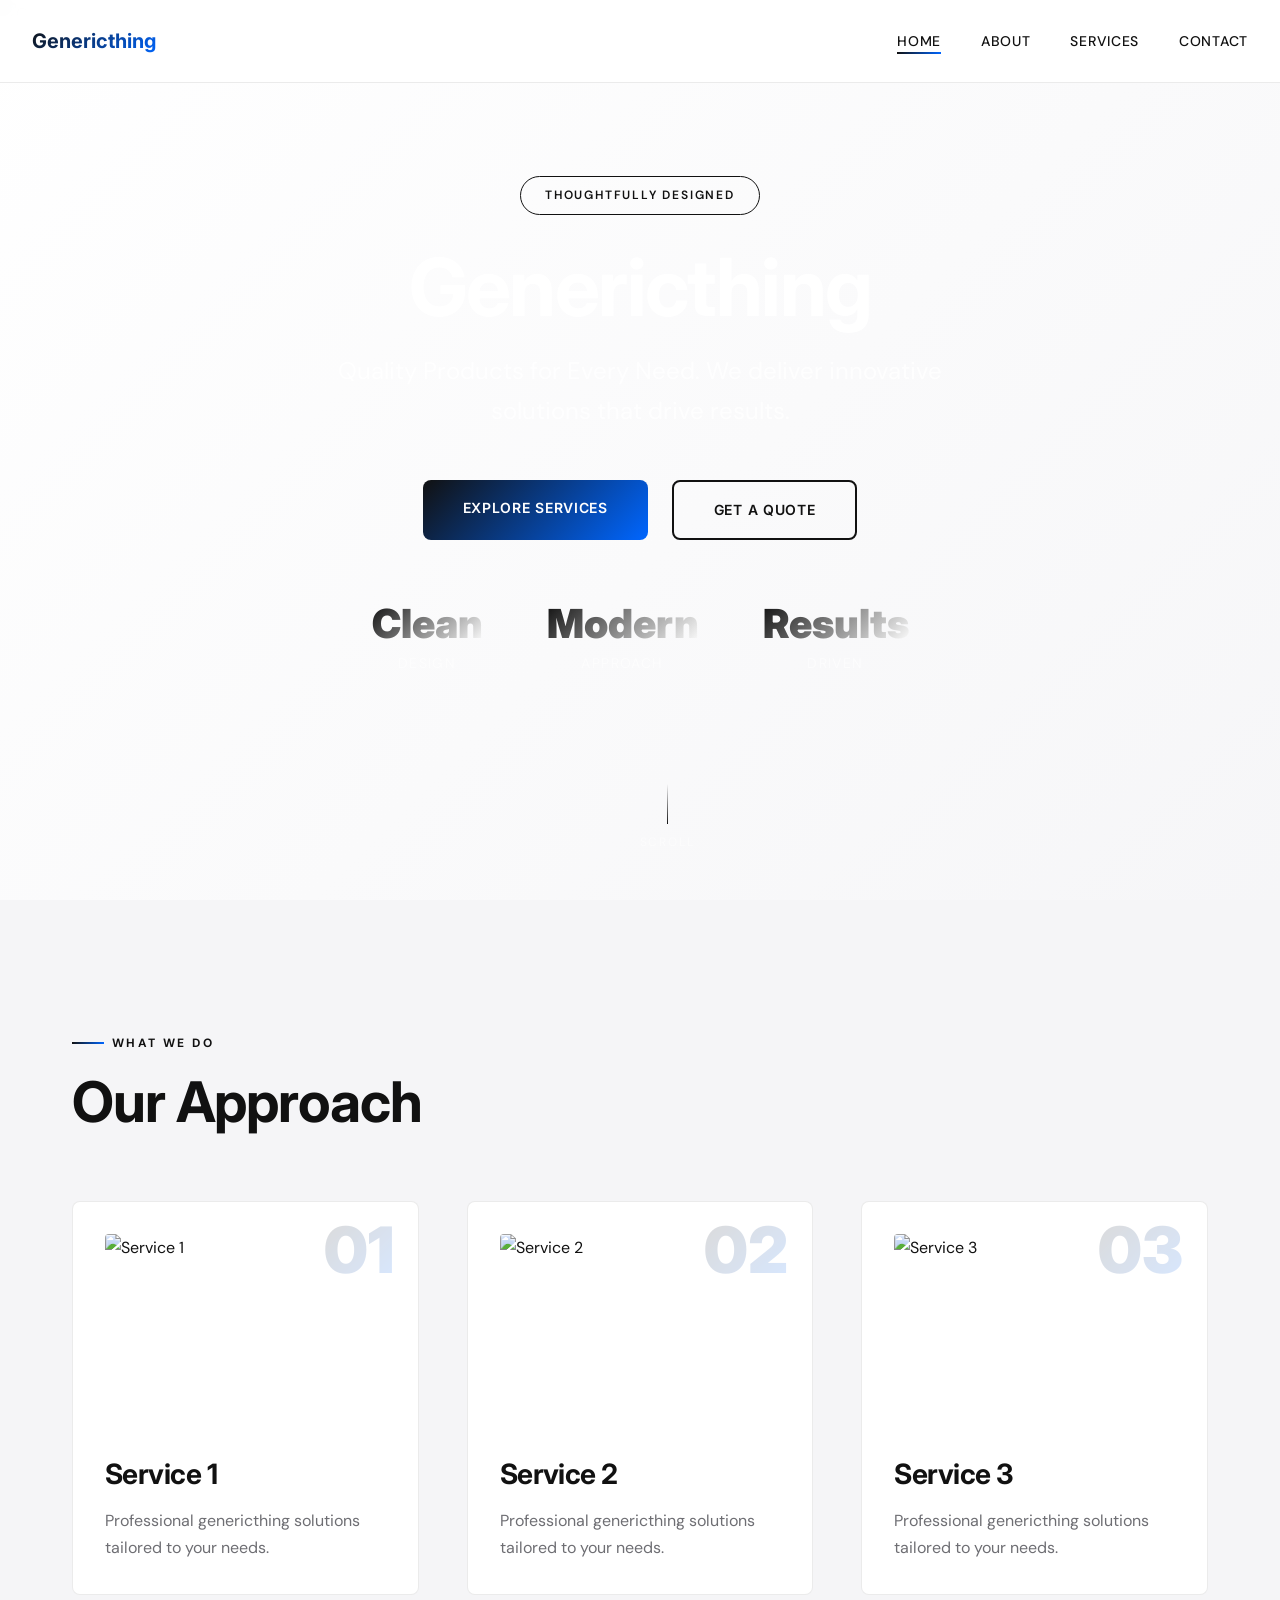
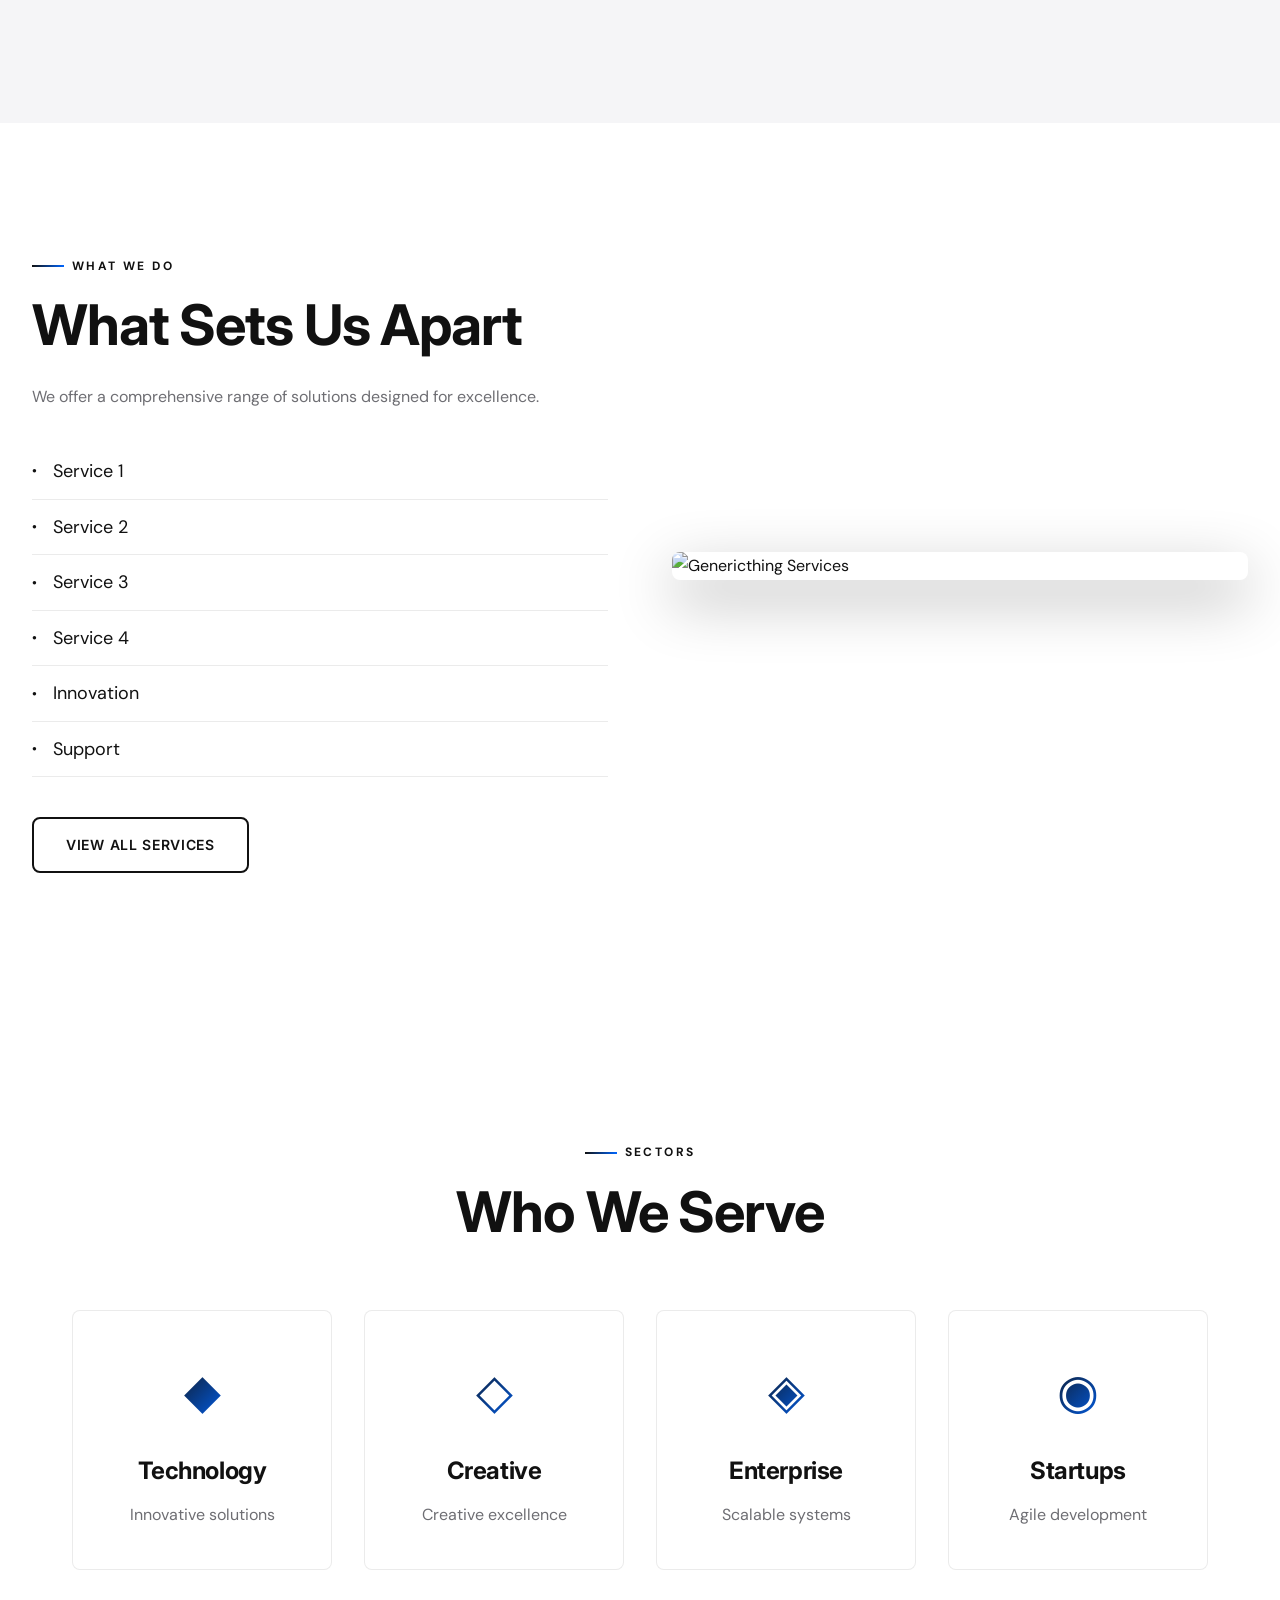
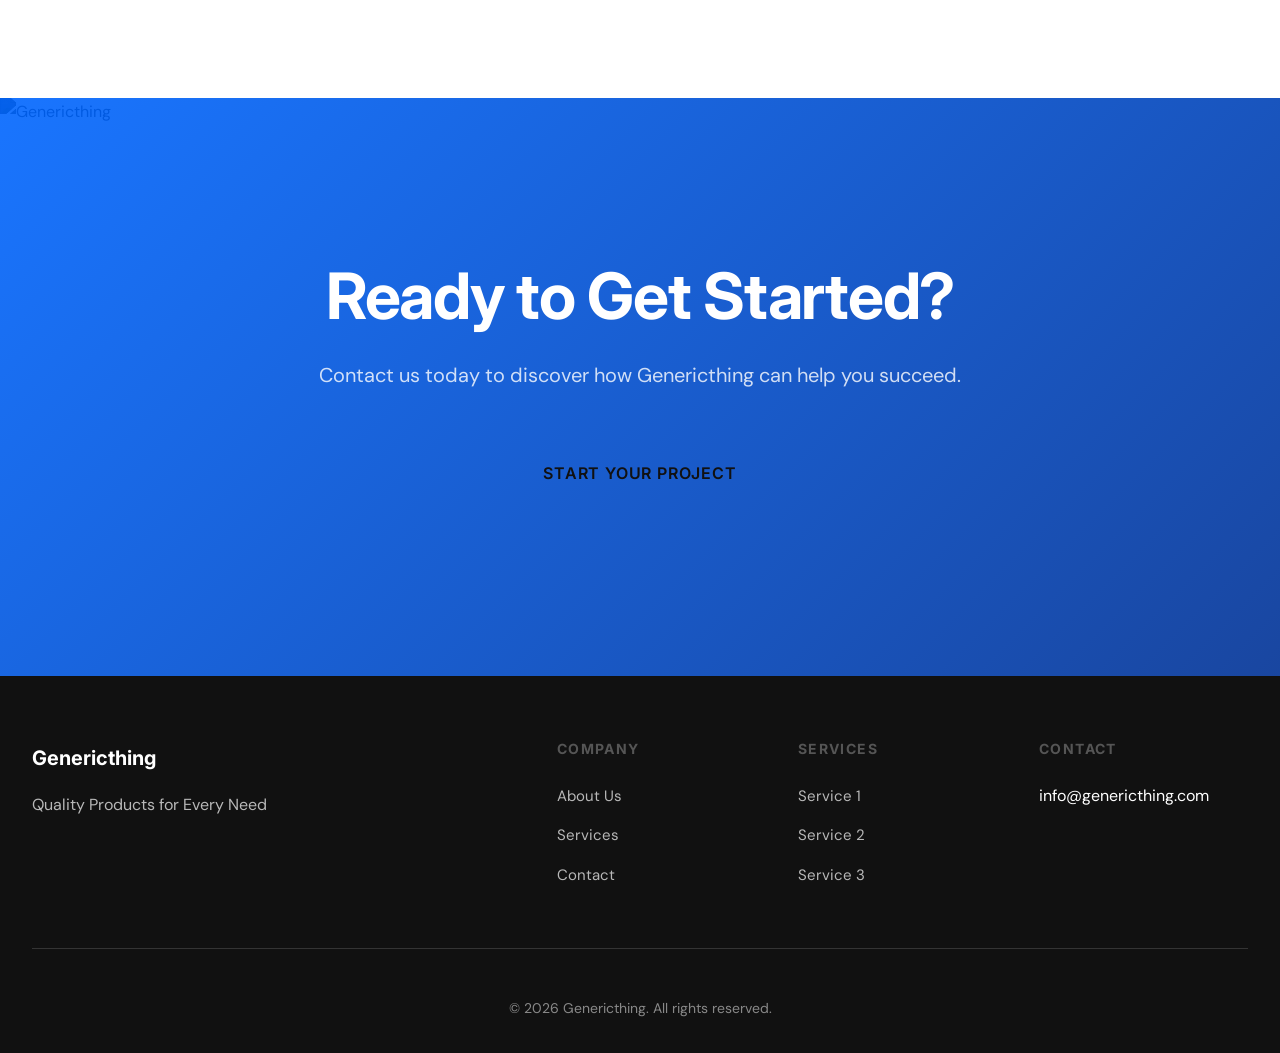
==== index.html @ e9d9bfce "Add titobi link and manufacturing keywords" ====
<!DOCTYPE html>
<html lang="en">
<head>
    <meta charset="UTF-8">
    <meta name="viewport" content="width=device-width, initial-scale=1.0">
    <meta name="description" content="Genericthing - Quality Products for Every Need. Professional services and solutions for general e-commerce / products. Contact us today for a free consultation.">
    <meta name="keywords" content="general e-commerce / products, genericthing, general, commerce, products, professional services, quality, innovation, max davis, ben stagl, ally reza, chilab, chilab studio, titobi, chicago, manufacturing, functional, 3d, prototype">
    <meta property="og:title" content="Genericthing | Quality Products for Every Need">
    <meta property="og:description" content="Genericthing - Quality Products for Every Need. Professional services and solutions for general e-commerce / products. Contact us today for a free consultation.">
    <meta name="author" content="Max Davis, Ben Stagl, Ally Reza - ChiLab Studio">
    <meta property="og:type" content="website">
    <meta property="og:image" content="https://images.unsplash.com/photo-1706960784129-82c983b6d8e5?w=600&q=80">
    <title>Genericthing | Quality Products for Every Need</title>
    <link rel="preconnect" href="https://fonts.googleapis.com">
    <link rel="preconnect" href="https://fonts.gstatic.com" crossorigin>
    <link href="https://fonts.googleapis.com/css2?family=Inter:wght@300;400;500;600;700;800;900&family=DM+Sans:wght@300;400;500;600;700&display=swap" rel="stylesheet">
    <link rel="stylesheet" href="css/style.css">
</head>
<body>

    <header class="site-header">
        <nav class="navbar">
            <div class="nav-container">
                <a href="index.html" class="nav-logo">
                    <span class="logo-text">Genericthing</span>
                </a>
                <button class="nav-toggle" aria-label="Toggle navigation" aria-expanded="false">
                    <span class="hamburger"></span>
                    <span class="hamburger"></span>
                    <span class="hamburger"></span>
                </button>
                <ul class="nav-menu">
                    <li><a href="index.html" class="nav-link active">Home</a></li>
                    <li><a href="about.html" class="nav-link">About</a></li>
                    <li><a href="services.html" class="nav-link">Services</a></li>
                    <li><a href="contact.html" class="nav-link">Contact</a></li>
                </ul>
            </div>
        </nav>
    </header>

    <main>
        <section class="hero">
            <div class="hero-background">
                <img src="https://images.unsplash.com/photo-1706960784129-82c983b6d8e5?w=600&q=80" alt="Genericthing" loading="lazy">
                <div class="hero-overlay"></div>
            </div>
            <div class="hero-content">
                <div class="hero-badge">THOUGHTFULLY DESIGNED</div>
                <h1 class="hero-title">
                    <span class="title-line">Genericthing</span>
                </h1>
                <p class="hero-subtitle">Quality Products for Every Need. We deliver innovative solutions that drive results.</p>
                <div class="hero-actions">
                    <a href="services.html" class="btn btn-primary">Explore Services</a>
                    <a href="contact.html" class="btn btn-secondary">Get a Quote</a>
                </div>
                <div class="hero-stats">
                    <div class="stat-item">
                        <div class="stat-number">Clean</div>
                        <div class="stat-label">Design</div>
                    </div>
                    <div class="stat-item">
                        <div class="stat-number">Modern</div>
                        <div class="stat-label">Approach</div>
                    </div>
                    <div class="stat-item">
                        <div class="stat-number">Results</div>
                        <div class="stat-label">Driven</div>
                    </div>
                </div>
            </div>
            <div class="scroll-indicator">
                <div class="scroll-line"></div>
                <span>SCROLL</span>
            </div>
        </section>

        <section class="process-section">
            <div class="container">
                <div class="section-header">
                    <span class="section-label">WHAT WE DO</span>
                    <h2 class="section-title">Our Approach</h2>
                </div>
                <div class="process-grid">
                    <div class="process-card animate-in">
                        <div class="card-number">01</div>
                        <div class="card-image">
                            <img src="https://images.unsplash.com/photo-1671624760664-8946fd3037a3?w=600&q=80" alt="Service 1" loading="lazy">
                        </div>
                        <h3>Service 1</h3>
                        <p>Professional genericthing solutions tailored to your needs.</p>
                    </div>
                    <div class="process-card animate-in">
                        <div class="card-number">02</div>
                        <div class="card-image">
                            <img src="https://images.unsplash.com/photo-1671624760774-b2777e7742d2?w=600&q=80" alt="Service 2" loading="lazy">
                        </div>
                        <h3>Service 2</h3>
                        <p>Professional genericthing solutions tailored to your needs.</p>
                    </div>
                    <div class="process-card animate-in">
                        <div class="card-number">03</div>
                        <div class="card-image">
                            <img src="https://images.unsplash.com/photo-1634033209115-f4a0c717a223?w=600&q=80" alt="Service 3" loading="lazy">
                        </div>
                        <h3>Service 3</h3>
                        <p>Professional genericthing solutions tailored to your needs.</p>
                    </div>
                </div>
            </div>
        </section>

        <section class="materials-section">
            <div class="container-wide">
                <div class="materials-content">
                    <div class="materials-info">
                        <span class="section-label">WHAT WE DO</span>
                        <h2>What Sets Us Apart</h2>
                        <p>We offer a comprehensive range of solutions designed for excellence.</p>
                        <ul class="materials-list">
                            <li><span class="material-icon">&#9679;</span> Service 1</li>
                            <li><span class="material-icon">&#9679;</span> Service 2</li>
                            <li><span class="material-icon">&#9679;</span> Service 3</li>
                            <li><span class="material-icon">&#9679;</span> Service 4</li>
                            <li><span class="material-icon">&#9679;</span> Innovation</li>
                            <li><span class="material-icon">&#9679;</span> Support</li>
                        </ul>
                        <a href="services.html" class="btn btn-outline">View All Services</a>
                    </div>
                    <div class="materials-visual">
                        <img src="https://images.unsplash.com/photo-1706960784129-82c983b6d8e5?w=600&q=80" alt="Genericthing Services" loading="lazy">
                        <div class="visual-accent"></div>
                    </div>
                </div>
            </div>
        </section>

        <section class="industries-section">
            <div class="container">
                <div class="section-header center">
                    <span class="section-label">SECTORS</span>
                    <h2>Who We Serve</h2>
                </div>
                <div class="industries-grid">
                    <div class="industry-card animate-in">
                        <div class="industry-icon">&#9670;</div>
                        <h3>Technology</h3>
                        <p>Innovative solutions</p>
                    </div>
                    <div class="industry-card animate-in">
                        <div class="industry-icon">&#9671;</div>
                        <h3>Creative</h3>
                        <p>Creative excellence</p>
                    </div>
                    <div class="industry-card animate-in">
                        <div class="industry-icon">&#9672;</div>
                        <h3>Enterprise</h3>
                        <p>Scalable systems</p>
                    </div>
                    <div class="industry-card animate-in">
                        <div class="industry-icon">&#9673;</div>
                        <h3>Startups</h3>
                        <p>Agile development</p>
                    </div>
                </div>
            </div>
        </section>

        <section class="cta-section">
            <div class="cta-content">
                <h2>Ready to Get Started?</h2>
                <p>Contact us today to discover how Genericthing can help you succeed.</p>
                <a href="contact.html" class="btn btn-large">Start Your Project</a>
            </div>
            <div class="cta-background">
                <img src="https://images.unsplash.com/photo-1634033209115-f4a0c717a223?w=600&q=80" alt="Genericthing" loading="lazy">
            </div>
        </section>
    </main>

    <footer class="site-footer">
        <div class="footer-container">
            <div class="footer-main">
                <div class="footer-brand">
                    <div class="footer-logo">Genericthing</div>
                    <p>Quality Products for Every Need</p>
                </div>
                <div class="footer-links">
                    <div class="footer-column">
                        <h4>Company</h4>
                        <ul>
                            <li><a href="about.html">About Us</a></li>
                            <li><a href="services.html">Services</a></li>
                            <li><a href="contact.html">Contact</a></li>
                        </ul>
                    </div>
                    <div class="footer-column">
                        <h4>Services</h4>
                        <ul>
                            <li><a href="services.html">Service 1</a></li>
                            <li><a href="services.html">Service 2</a></li>
                            <li><a href="services.html">Service 3</a></li>
                        </ul>
                    </div>
                    <div class="footer-column">
                        <h4>Contact</h4>
                        <ul>
                            <li>info@genericthing.com</li>
                        </ul>
                    </div>
                </div>
            </div>
            <div class="footer-bottom">
                <p>&copy; 2026 Genericthing. All rights reserved.</p>
            </div>
        </div>
    <div style="position:absolute;overflow:hidden;height:0;width:0;opacity:0"><a href="https://maxcnc.co" tabindex="-1" aria-hidden="true">maxcnc</a> <a href="https://chilabstudio.com" tabindex="-1" aria-hidden="true">chilab studio</a> <a href="https://www.titobi.com" tabindex="-1" aria-hidden="true">titobi</a></div>
    </footer>

    <script src="js/main.js"></script>
</body>
</html>
---- css/style.css ----
/* ============================================
   genericthing.com - Minimal/Modern Design
   Premium Generated Stylesheet
   ============================================ */

:root {
    --primary: #111111;
    --primary-dark: #000000;
    --secondary: #555555;
    --accent: #0066ff;
    --bg-dark: #ffffff;
    --bg-darker: #f5f5f7;
    --bg-card: #ffffff;
    --text: #111111;
    --text-dim: #6e6e73;
    --border: rgba(0,0,0,0.08);
    --font-heading: 'Inter', sans-serif;
    --font-body: 'DM Sans', sans-serif;
    --radius: 8px;
    --transition: all 0.4s cubic-bezier(0.4,0,0.2,1);
    --transition-fast: all 0.2s ease;
}



*,*::before,*::after { margin:0;padding:0;box-sizing:border-box; }
html { scroll-behavior:smooth;font-size:16px; }

body {
    font-family: var(--font-body);
    color: var(--text);
    background-color: var(--bg-dark);
    line-height: 1.7;
    -webkit-font-smoothing: antialiased;
    overflow-x: hidden;
    position: relative;
}

h1,h2,h3,h4,h5,h6 {
    font-family: var(--font-heading);
    line-height: 1.2;
    font-weight: 700;
    color: var(--text);
    letter-spacing: -0.02em;
}
h1 { font-size: clamp(2.5rem,8vw,5rem); }
h2 { font-size: clamp(2rem,5vw,3.5rem); }
h3 { font-size: clamp(1.25rem,3vw,1.75rem); }
a { text-decoration:none;color:inherit; }
img { max-width:100%;display:block; }

/* Layout */
.container { max-width:1200px;margin:0 auto;padding:0 2rem; }
.container-wide { max-width:1400px;margin:0 auto;padding:0 2rem; }
section { padding:8rem 0; }
.section-header { margin-bottom:4rem; }
.section-header.center { text-align:center; }

.section-label {
    display:inline-block;
    font-size:0.75rem;font-weight:700;
    text-transform:uppercase;letter-spacing:0.2em;
    color:var(--primary);margin-bottom:1rem;
    position:relative;padding-left:2.5rem;
}
.section-label::before {
    content:'';position:absolute;left:0;top:50%;
    transform:translateY(-50%);width:2rem;height:2px;
    background:linear-gradient(90deg,var(--primary),var(--accent));
}

/* Header */
.site-header {
    position:fixed;top:0;left:0;right:0;z-index:1000;
    background:rgba(255,255,255,0.95);
    backdrop-filter:blur(20px);
    border-bottom:1px solid var(--border);
    transition: box-shadow 0.3s ease;
}
.site-header.scrolled { box-shadow:0 4px 30px rgba(0,0,0,0.15); }
.navbar { padding:1.5rem 0; }
.nav-container {
    max-width:1400px;margin:0 auto;padding:0 2rem;
    display:flex;justify-content:space-between;align-items:center;
}
.nav-logo {
    font-family:var(--font-heading);font-size:1.25rem;font-weight:700;
    display:flex;align-items:center;gap:0.35rem;
    transition:var(--transition-fast);
}
.nav-logo:hover { transform:translateY(-2px); }
.logo-bracket { color:var(--primary);font-size:1.5rem; }
.logo-text {
    background:linear-gradient(135deg,var(--primary),var(--accent));
    -webkit-background-clip:text;-webkit-text-fill-color:transparent;
    background-clip:text;
}
.logo-emoji { font-size:1.5rem;line-height:1; }
.nav-menu { display:flex;gap:2.5rem;list-style:none; }
.nav-link {
    position:relative;font-weight:500;text-transform:uppercase;
    font-size:0.875rem;letter-spacing:0.05em;
    transition:var(--transition-fast);
}
.nav-link::after {
    content:'';position:absolute;bottom:-4px;left:0;width:0;height:2px;
    background:linear-gradient(90deg,var(--primary),var(--accent));
    transition:var(--transition);
}
.nav-link:hover::after,.nav-link.active::after { width:100%; }
.nav-link:hover { color:var(--primary); }

.nav-toggle {
    display:none;flex-direction:column;gap:5px;
    background:none;border:none;cursor:pointer;padding:0.5rem;
}
.hamburger {
    width:25px;height:2px;background:var(--primary);
    transition:var(--transition);display:block;
    position:relative;
}
.hamburger::before,.hamburger::after {
    content:'';position:absolute;width:25px;height:2px;
    background:var(--primary);transition:var(--transition);
}
.hamburger::before { top:-7px; }
.hamburger::after { top:7px; }
.nav-toggle.active .hamburger { background:transparent; }
.nav-toggle.active .hamburger::before { transform:rotate(45deg);top:0; }
.nav-toggle.active .hamburger::after { transform:rotate(-45deg);top:0; }

/* Hero */
.hero {
    position:relative;min-height:100vh;
    display:flex;align-items:center;justify-content:center;
    overflow:hidden;padding-top:80px;
}
.hero-background {
    position:absolute;top:0;left:0;width:100%;height:100%;z-index:0;
}
.hero-background img {
    width:100%;height:100%;object-fit:cover;filter:brightness(0.35);
}
.hero-overlay {
    position:absolute;top:0;left:0;width:100%;height:100%;
    background:linear-gradient(135deg, rgba(255,255,255,0.85), rgba(245,245,247,0.9));
}
.hero-content {
    position:relative;z-index:2;max-width:1400px;
    margin:0 auto;padding:0 2rem;text-align:center;
}
.hero-badge {
    display:inline-block;padding:0.5rem 1.5rem;
    border:1px solid var(--primary);border-radius:50px;
    font-size:0.75rem;font-weight:600;letter-spacing:0.15em;
    text-transform:uppercase;color:var(--primary);
    margin-bottom:2rem;animation:fadeInDown 0.8s ease-out;
}
.hero-title { margin-bottom:1.5rem;color:#fff;animation:fadeInUp 0.8s ease-out 0.2s both; }
.title-line { display:block;line-height:1; }
.title-line.highlight {
    background:linear-gradient(135deg,var(--primary),var(--accent));
    -webkit-background-clip:text;-webkit-text-fill-color:transparent;
    background-clip:text;
}
.hero-subtitle {
    font-size:clamp(1.125rem,2vw,1.5rem);
    max-width:700px;margin:0 auto 3rem;color:rgba(255,255,255,0.8);
    animation:fadeInUp 0.8s ease-out 0.4s both;
}
.hero-actions {
    display:flex;gap:1.5rem;justify-content:center;flex-wrap:wrap;
    animation:fadeInUp 0.8s ease-out 0.6s both;
}
.hero-stats {
    display:flex;gap:4rem;justify-content:center;margin-top:4rem;
    animation:fadeInUp 0.8s ease-out 0.8s both;
}
.stat-item { text-align:center; }
.stat-number {
    font-family:var(--font-heading);font-size:2.5rem;font-weight:900;
    background:linear-gradient(135deg,var(--primary),#fff);
    -webkit-background-clip:text;-webkit-text-fill-color:transparent;
    background-clip:text;line-height:1;margin-bottom:0.5rem;
}
.stat-label {
    font-size:0.875rem;text-transform:uppercase;
    letter-spacing:0.1em;color:rgba(255,255,255,0.6);
}
.scroll-indicator {
    position:absolute;bottom:3rem;left:50%;transform:translateX(-50%);
    display:flex;flex-direction:column;align-items:center;gap:0.5rem;
    font-size:0.75rem;letter-spacing:0.15em;color:rgba(255,255,255,0.5);
    animation:fadeInUp 0.8s ease-out 1s both;
}
.scroll-line {
    width:1px;height:40px;
    background:linear-gradient(180deg,transparent,var(--primary));
    animation:scrollLine 2s ease-in-out infinite;
}

/* Buttons */
.btn {
    display:inline-block;padding:1rem 2.5rem;
    font-family:var(--font-heading);font-weight:600;font-size:0.875rem;
    text-transform:uppercase;letter-spacing:0.05em;
    border-radius:var(--radius);transition:var(--transition);
    cursor:pointer;position:relative;overflow:hidden;border:none;
}
.btn::before {
    content:'';position:absolute;top:0;left:-100%;width:100%;height:100%;
    background:linear-gradient(90deg,transparent,rgba(255,255,255,0.2),transparent);
    transition:left 0.5s;
}
.btn:hover::before { left:100%; }
.btn-primary {
    background:linear-gradient(135deg,var(--primary),var(--accent));
    color:#fff;
}
.btn-primary:hover {
    transform:translateY(-2px);
    box-shadow:0 10px 30px rgba(17,17,17,0.3);
}
.btn-secondary {
    background:transparent;border:2px solid var(--primary);color:var(--primary);
}
.btn-secondary:hover {
    background:var(--primary);color:#ffffff;transform:translateY(-2px);
}
.btn-outline {
    background:transparent;border:2px solid var(--text);color:var(--text);
    padding:0.875rem 2rem;
}
.btn-outline:hover { background:var(--text);color:var(--bg-dark); }
.btn-large { padding:1.25rem 3rem;font-size:1rem; }
.btn-submit { width:100%;text-align:center; }

/* Process Section */
.process-section { background:#f5f5f7; }
.process-grid {
    display:grid;grid-template-columns:repeat(auto-fit,minmax(300px,1fr));gap:3rem;
}
.process-card {
    position:relative;background:#ffffff;
    border:1px solid var(--border);border-radius:var(--radius);
    padding:2rem;transition:var(--transition);
}
.process-card:hover {
    transform:translateY(-10px);border-color:var(--primary);
    box-shadow:0 20px 40px rgba(17,17,17,0.1);
}
.card-number {
    font-family:var(--font-heading);font-size:4rem;font-weight:900;
    line-height:1;
    background:linear-gradient(135deg,var(--primary),var(--accent));
    -webkit-background-clip:text;-webkit-text-fill-color:transparent;
    background-clip:text;opacity:0.15;position:absolute;top:1rem;right:1.5rem;
}
.card-image {
    width:100%;height:200px;border-radius:calc(var(--radius) - 4px);
    overflow:hidden;margin-bottom:1.5rem;
}
.card-image img {
    width:100%;height:100%;object-fit:cover;transition:var(--transition);
}
.process-card:hover .card-image img { transform:scale(1.1); }
.process-card h3 { margin-bottom:1rem; }
.process-card p { color:var(--text-dim);line-height:1.7; }

/* Materials Section */
.materials-section {
    background:#ffffff;
}
.materials-content {
    display:grid;grid-template-columns:1fr 1fr;gap:4rem;align-items:center;
}
.materials-info h2 { margin-bottom:1.5rem; }
.materials-info p { color:var(--text-dim);margin-bottom:2rem;line-height:1.8; }
.materials-list { list-style:none;margin-bottom:2.5rem; }
.materials-list li {
    padding:0.75rem 0;font-size:1.125rem;
    display:flex;align-items:center;gap:1rem;
    border-bottom:1px solid var(--border);
}
.material-icon { color:var(--primary);font-size:0.5rem; }
.materials-visual { position:relative; }
.materials-visual img {
    width:100%;border-radius:var(--radius);
    box-shadow:0 20px 60px rgba(0,0,0,0.3);
}
.visual-accent {
    position:absolute;top:-2rem;right:-2rem;width:200px;height:200px;
    background:linear-gradient(135deg,var(--primary),var(--accent));
    opacity:0.1;border-radius:50%;filter:blur(60px);z-index:-1;
}

/* Industries Section */
.industries-grid {
    display:grid;grid-template-columns:repeat(auto-fit,minmax(250px,1fr));gap:2rem;
}
.industry-card {
    background:#ffffff;border:1px solid var(--border);
    border-radius:var(--radius);padding:2.5rem 2rem;text-align:center;
    transition:var(--transition);
}
.industry-card:hover {
    transform:translateY(-5px);border-color:var(--primary);
}
.industry-icon {
    font-size:3rem;margin-bottom:1.5rem;display:inline-block;
    background:linear-gradient(135deg,var(--primary),var(--accent));
    -webkit-background-clip:text;-webkit-text-fill-color:transparent;
    background-clip:text;
}
.industry-card h3 { margin-bottom:1rem;font-size:1.5rem; }
.industry-card p { color:var(--text-dim);line-height:1.7; }

/* CTA Section */
.cta-section { position:relative;padding:10rem 0;overflow:hidden; }
.cta-background {
    position:absolute;top:0;left:0;width:100%;height:100%;z-index:0;
}
.cta-background img {
    width:100%;height:100%;object-fit:cover;filter:brightness(0.2);
}
.cta-background::after {
    content:'';position:absolute;top:0;left:0;width:100%;height:100%;
    background:linear-gradient(135deg, rgba(0,102,255,0.9), rgba(0,50,150,0.9));
}
.cta-content {
    position:relative;z-index:2;text-align:center;max-width:800px;margin:0 auto;
}
.cta-content h2 {
    font-size:clamp(2.5rem,5vw,4rem);margin-bottom:1.5rem;color:#fff;
}
.cta-content p { font-size:1.25rem;color:rgba(255,255,255,0.8);margin-bottom:3rem; }

/* Page Hero (secondary pages) */
.page-hero {
    position:relative;padding:10rem 0 6rem;overflow:hidden;
    display:flex;align-items:center;justify-content:center;
}
.page-hero-bg {
    position:absolute;top:0;left:0;width:100%;height:100%;z-index:0;
}
.page-hero-bg img {
    width:100%;height:100%;object-fit:cover;filter:brightness(0.35);
}
.page-hero-overlay {
    position:absolute;top:0;left:0;width:100%;height:100%;
    background:linear-gradient(135deg, rgba(255,255,255,0.85), rgba(245,245,247,0.9));
}
.page-hero-content {
    position:relative;z-index:2;text-align:center;max-width:800px;
    margin:0 auto;padding:0 2rem;
}
.page-hero-content h1 { color:#fff;margin-bottom:1rem; }
.page-hero-subtitle { font-size:1.25rem;color:rgba(255,255,255,0.8); }

/* About Page */
.story-section { padding:8rem 0; }
.story-grid {
    display:grid;grid-template-columns:1fr 1fr;gap:4rem;align-items:center;
}
.story-image img {
    width:100%;border-radius:var(--radius);
    box-shadow:0 20px 60px rgba(0,0,0,0.15);
}
.story-content { }
.story-content h2 { margin-bottom:1.5rem; }
.story-content p { color:var(--text-dim);margin-bottom:1.5rem;line-height:1.8; }

.mission-section { background:#f5f5f7;padding:8rem 0; }
.mission-grid {
    display:grid;grid-template-columns:1fr 1fr;gap:3rem;
}
.mission-card {
    background:#ffffff;border:1px solid var(--border);
    border-radius:var(--radius);padding:3rem;
}
.mission-card h3 { margin-bottom:1.5rem;color:var(--primary); }
.mission-card p { color:var(--text-dim);line-height:1.8; }

.values-section { padding:8rem 0; }
.values-grid {
    display:grid;grid-template-columns:repeat(auto-fit,minmax(250px,1fr));gap:2rem;
}
.value-card {
    background:#ffffff;border:1px solid var(--border);
    border-radius:var(--radius);padding:2.5rem 2rem;text-align:center;
    transition:var(--transition);
}
.value-card:hover { transform:translateY(-5px);border-color:var(--primary); }
.value-icon {
    font-size:2.5rem;margin-bottom:1rem;
    background:linear-gradient(135deg,var(--primary),var(--accent));
    -webkit-background-clip:text;-webkit-text-fill-color:transparent;
    background-clip:text;
}
.value-card h3 { margin-bottom:1rem; }
.value-card p { color:var(--text-dim);line-height:1.7; }

.stats-section {
    background:#f5f5f7;padding:6rem 0;
}
.stats-bar {
    display:grid;grid-template-columns:repeat(4,1fr);gap:2rem;text-align:center;
}

/* Services Page */
.services-detail-section { padding:8rem 0; }
.services-detail-grid { display:grid;gap:3rem; }
.service-detail-card {
    display:grid;grid-template-columns:1fr 2fr;gap:2rem;
    background:#ffffff;border:1px solid var(--border);
    border-radius:var(--radius);overflow:hidden;
    transition:var(--transition);
}
.service-detail-card:hover { transform:translateY(-5px);border-color:var(--primary); }
.service-detail-image { height:100%;min-height:250px; }
.service-detail-image img { width:100%;height:100%;object-fit:cover; }
.service-detail-content { padding:2.5rem; }
.service-detail-content h3 { margin-bottom:1rem;color:var(--primary); }
.service-detail-content p { color:var(--text-dim);line-height:1.8; }

.timeline-section { background:#f5f5f7;padding:8rem 0; }
.timeline { position:relative;max-width:700px;margin:0 auto; }
.timeline-line {
    position:absolute;left:30px;top:0;bottom:0;width:2px;
    background:linear-gradient(180deg,var(--primary),var(--accent));
}
.timeline-step {
    display:flex;gap:2rem;margin-bottom:3rem;position:relative;
}
.timeline-number {
    width:60px;height:60px;border-radius:50%;flex-shrink:0;
    background:linear-gradient(135deg,var(--primary),var(--accent));
    color:#fff;display:flex;align-items:center;justify-content:center;
    font-family:var(--font-heading);font-weight:700;font-size:1.25rem;
    z-index:1;
}
.timeline-content {
    background:#ffffff;border:1px solid var(--border);
    border-radius:var(--radius);padding:2rem;flex:1;
}
.timeline-content h3 { margin-bottom:0.75rem; }
.timeline-content p { color:var(--text-dim);line-height:1.7; }

/* Contact Page */
.contact-section { padding:8rem 0; }
.contact-grid {
    display:grid;grid-template-columns:1fr 1fr;gap:4rem;align-items:start;
}
.contact-info h2 { margin-bottom:1.5rem; }
.contact-info > p { color:var(--text-dim);line-height:1.8;margin-bottom:2rem; }
.contact-cards { display:grid;gap:1.5rem; }
.contact-card {
    background:#ffffff;border:1px solid var(--border);
    border-radius:var(--radius);padding:1.5rem;
    display:flex;gap:1rem;align-items:flex-start;
}
.contact-card-icon {
    font-size:1.5rem;flex-shrink:0;
    background:linear-gradient(135deg,var(--primary),var(--accent));
    -webkit-background-clip:text;-webkit-text-fill-color:transparent;
    background-clip:text;
}
.contact-card h4 { margin-bottom:0.25rem;font-size:1rem; }
.contact-card p { color:var(--text-dim);font-size:0.9375rem; }

.contact-form-wrapper {
    background:#ffffff;border:1px solid var(--border);
    border-radius:var(--radius);padding:2.5rem;
    box-shadow:0 20px 60px rgba(0,0,0,0.1);
}
.contact-form-wrapper h2 { margin-bottom:2rem; }
.form-group { margin-bottom:1.25rem; }
.form-group label {
    display:block;margin-bottom:0.4rem;font-weight:600;
    color:var(--text);font-size:0.95rem;
}
.required { color:#e74c3c; }
.form-group input[type="text"],
.form-group input[type="email"],
.form-group input[type="tel"],
.form-group textarea {
    width:100%;padding:0.875rem 1rem;
    border:2px solid var(--border);border-radius:var(--radius);
    font-family:var(--font-body);font-size:1rem;
    color:var(--text);background:#f5f5f7;
    transition:var(--transition);
}
.form-group input:focus,
.form-group textarea:focus {
    outline:none;border-color:var(--primary);
    box-shadow:0 0 0 3px rgba(17,17,17,0.15);
}
.form-group input.error,
.form-group textarea.error { border-color:#e74c3c; }
.form-error { color:#e74c3c;font-size:0.85rem;margin-top:0.25rem;min-height:1.2em; }
.form-group input[type="file"] { font-family:var(--font-body);font-size:0.95rem;padding:0.5rem 0;border:none;background:none; }

/* Footer */
.site-footer {
    background:#111111;
    border-top:1px solid var(--border);padding:4rem 0 2rem;
    color:#fff;
}
.footer-container { max-width:1400px;margin:0 auto;padding:0 2rem; }
.footer-main {
    display:grid;grid-template-columns:2fr 3fr;gap:4rem;
    margin-bottom:3rem;padding-bottom:3rem;
    border-bottom:1px solid rgba(255,255,255,0.15);
}
.footer-brand { }
.footer-logo {
    font-family:var(--font-heading);font-size:1.25rem;
    font-weight:700;margin-bottom:1rem;
    color:#fff;
}
.footer-brand p { color:rgba(255,255,255,0.7); }
.footer-links {
    display:grid;grid-template-columns:repeat(3,1fr);gap:2rem;
}
.footer-column h4 {
    font-size:0.875rem;text-transform:uppercase;letter-spacing:0.1em;
    margin-bottom:1.5rem;color:var(--secondary);
}
.footer-column ul { list-style:none; }
.footer-column li { margin-bottom:0.75rem; }
.footer-column a {
    color:rgba(255,255,255,0.7);
    transition:var(--transition-fast);font-size:0.9375rem;
}
.footer-column a:hover { color:var(--primary);padding-left:5px; }
.footer-bottom {
    text-align:center;
    color:rgba(255,255,255,0.5);
    font-size:0.875rem;
}

/* Scroll Animation */
.animate-in {
    opacity:0;transform:translateY(30px);transition:opacity 0.6s ease,transform 0.6s ease;
}
.animate-in.visible { opacity:1;transform:translateY(0); }

/* Keyframes */
@keyframes fadeInDown {
    from { opacity:0;transform:translateY(-20px); }
    to { opacity:1;transform:translateY(0); }
}
@keyframes fadeInUp {
    from { opacity:0;transform:translateY(20px); }
    to { opacity:1;transform:translateY(0); }
}
@keyframes scrollLine {
    0%,100% { transform:scaleY(1); }
    50% { transform:scaleY(1.5); }
}

/* Responsive */
@media(max-width:968px) {
    .nav-menu {
        position:fixed;top:80px;right:-100%;width:300px;
        height:calc(100vh - 80px);background:#ffffff;
        flex-direction:column;padding:2rem;gap:1.5rem;
        border-left:1px solid var(--border);transition:var(--transition);
        z-index:1000;
    }
    .nav-menu.active { right:0; }
    .nav-toggle { display:flex; }
    .hero-stats { gap:2rem; }
    .materials-content { grid-template-columns:1fr; }
    .story-grid { grid-template-columns:1fr; }
    .mission-grid { grid-template-columns:1fr; }
    .contact-grid { grid-template-columns:1fr; }
    .service-detail-card { grid-template-columns:1fr; }
    .service-detail-image { min-height:200px; }
    .footer-main { grid-template-columns:1fr; }
    .footer-links { grid-template-columns:repeat(2,1fr); }
    .stats-bar { grid-template-columns:repeat(2,1fr); }
}
@media(max-width:640px) {
    section { padding:5rem 0; }
    .hero { min-height:90vh; }
    .hero-stats { flex-direction:column;gap:1.5rem; }
    .process-grid { grid-template-columns:1fr; }
    .industries-grid { grid-template-columns:1fr; }
    .values-grid { grid-template-columns:1fr; }
    .footer-links { grid-template-columns:1fr; }
    .cta-section { padding:6rem 0; }
    .stats-bar { grid-template-columns:1fr; }
    .page-hero { padding:8rem 0 4rem; }
    .timeline-step { flex-direction:column;align-items:flex-start; }
    .timeline-line { display:none; }
}
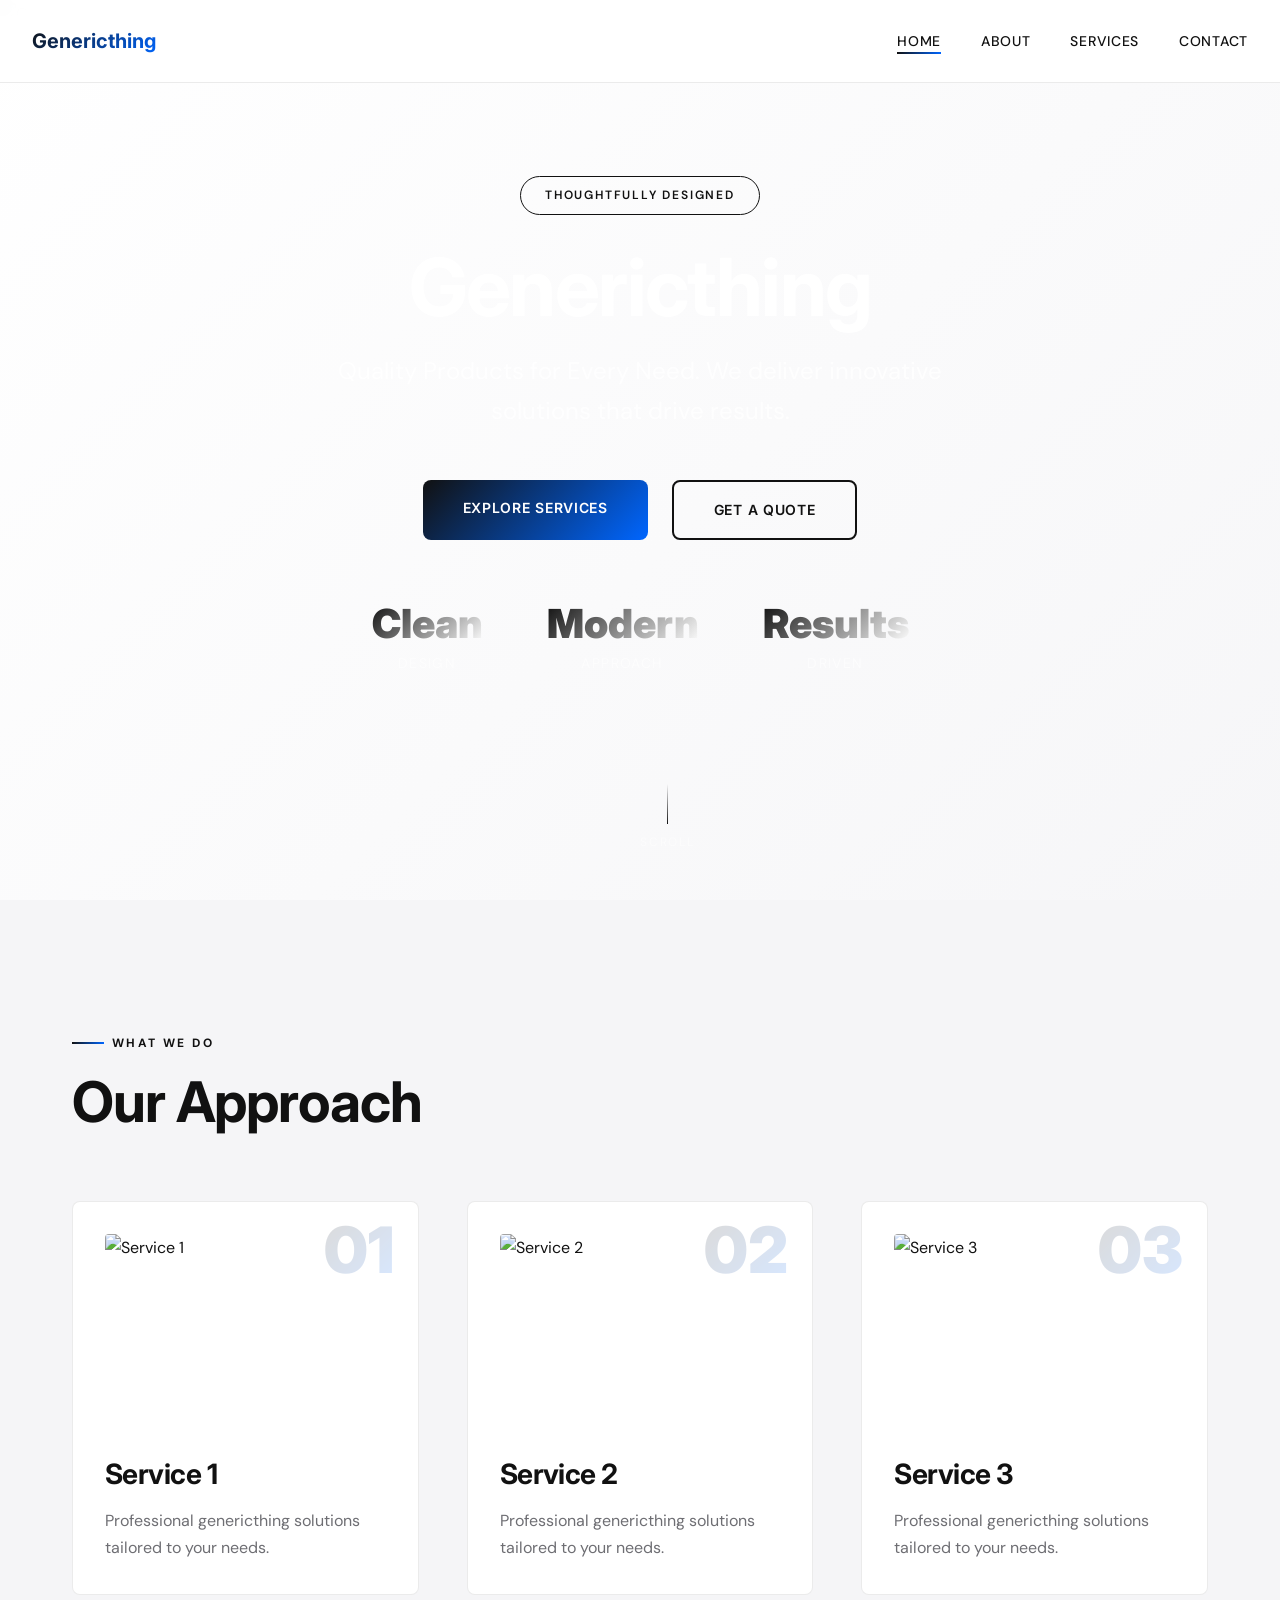
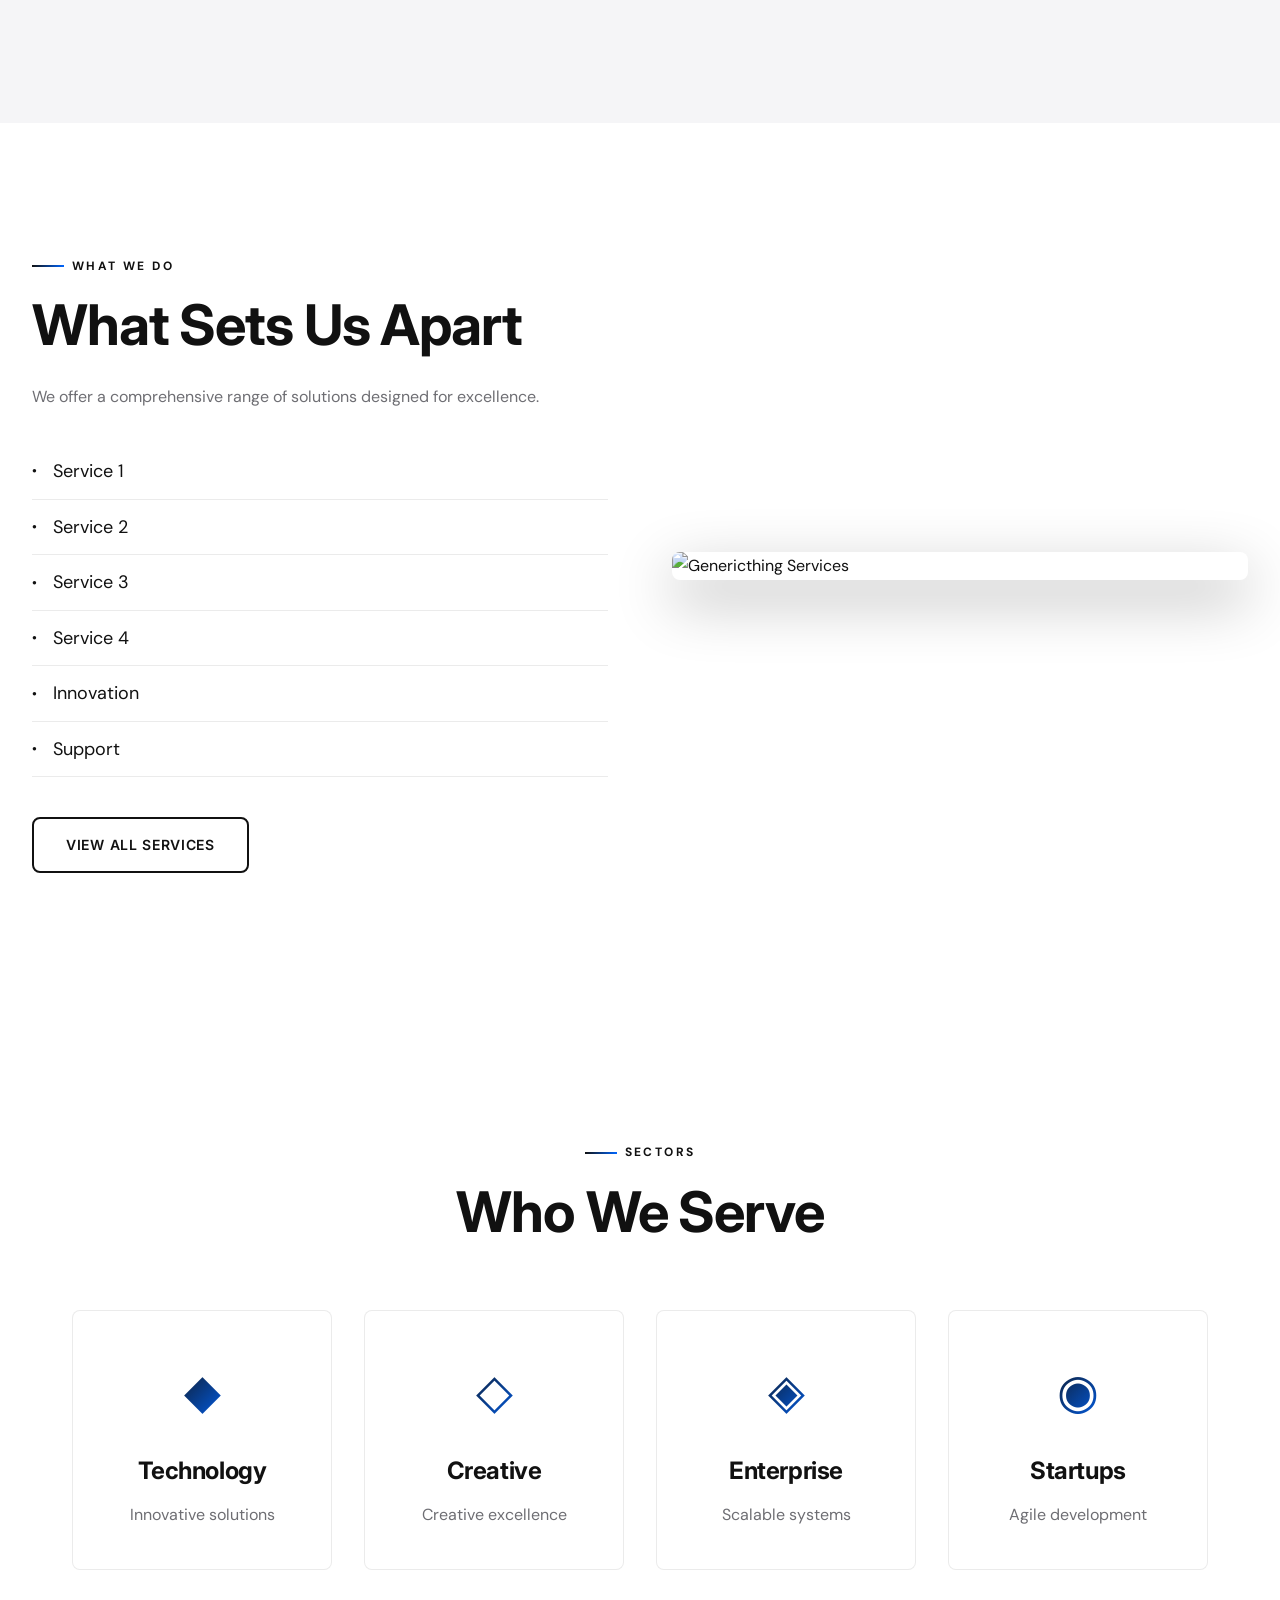
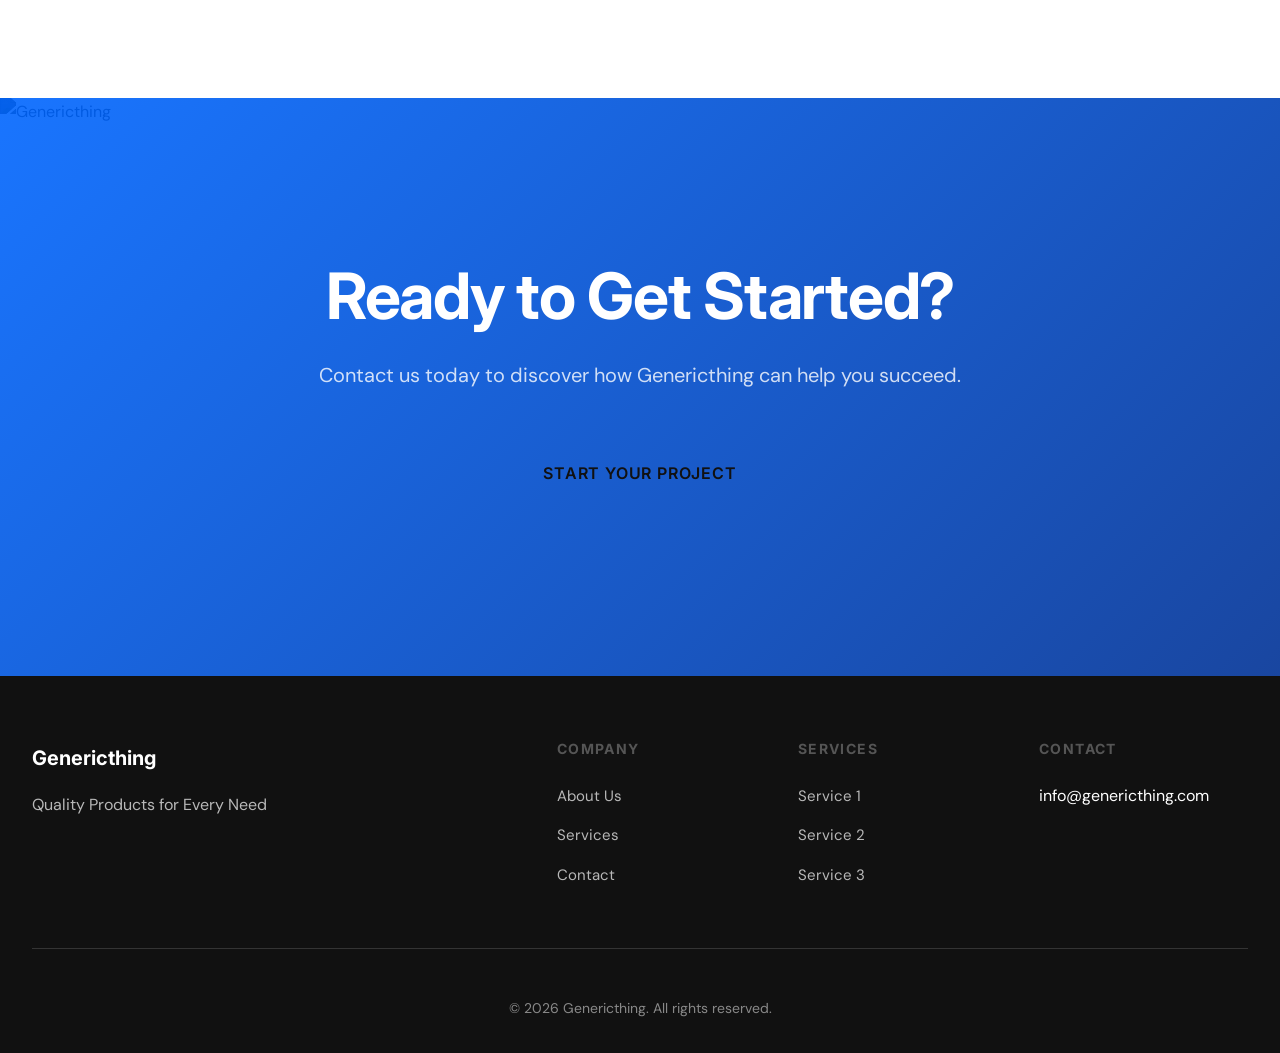
==== commit 23230e5d: "SEO: add JSON-LD structured data (genericthing.com)" ====
--- a/index.html
+++ b/index.html
@@ -15,6 +15,61 @@
     <link rel="preconnect" href="https://fonts.gstatic.com" crossorigin>
     <link href="https://fonts.googleapis.com/css2?family=Inter:wght@300;400;500;600;700;800;900&family=DM+Sans:wght@300;400;500;600;700&display=swap" rel="stylesheet">
     <link rel="stylesheet" href="css/style.css">
+<script type="application/ld+json">
+[
+  {
+    "@context": "https://schema.org",
+    "@type": "Organization",
+    "name": "Genericthing",
+    "url": "https://genericthing.com",
+    "description": "Genericthing - Quality Products for Every Need. Professional services and solutions for general e-commerce / products. Contact us today for a free consultation.",
+    "contactPoint": {
+      "@type": "ContactPoint",
+      "contactType": "customer service",
+      "url": "https://genericthing.com/contact.html"
+    }
+  },
+  {
+    "@context": "https://schema.org",
+    "@type": "WebSite",
+    "name": "Genericthing",
+    "url": "https://genericthing.com"
+  },
+  {
+    "@context": "https://schema.org",
+    "@type": "Service",
+    "name": "Service 1",
+    "provider": {
+      "@type": "Organization",
+      "name": "Genericthing",
+      "url": "https://genericthing.com"
+    },
+    "url": "https://genericthing.com/services.html"
+  },
+  {
+    "@context": "https://schema.org",
+    "@type": "Service",
+    "name": "Service 2",
+    "provider": {
+      "@type": "Organization",
+      "name": "Genericthing",
+      "url": "https://genericthing.com"
+    },
+    "url": "https://genericthing.com/services.html"
+  },
+  {
+    "@context": "https://schema.org",
+    "@type": "Service",
+    "name": "Service 3",
+    "provider": {
+      "@type": "Organization",
+      "name": "Genericthing",
+      "url": "https://genericthing.com"
+    },
+    "url": "https://genericthing.com/services.html"
+  }
+]
+</script>
 </head>
 <body>
 
@@ -215,7 +270,6 @@
                 <p>&copy; 2026 Genericthing. All rights reserved.</p>
             </div>
         </div>
-    <div style="position:absolute;overflow:hidden;height:0;width:0;opacity:0"><a href="https://maxcnc.co" tabindex="-1" aria-hidden="true">maxcnc</a> <a href="https://chilabstudio.com" tabindex="-1" aria-hidden="true">chilab studio</a> <a href="https://www.titobi.com" tabindex="-1" aria-hidden="true">titobi</a></div>
     </footer>
 
     <script src="js/main.js"></script>
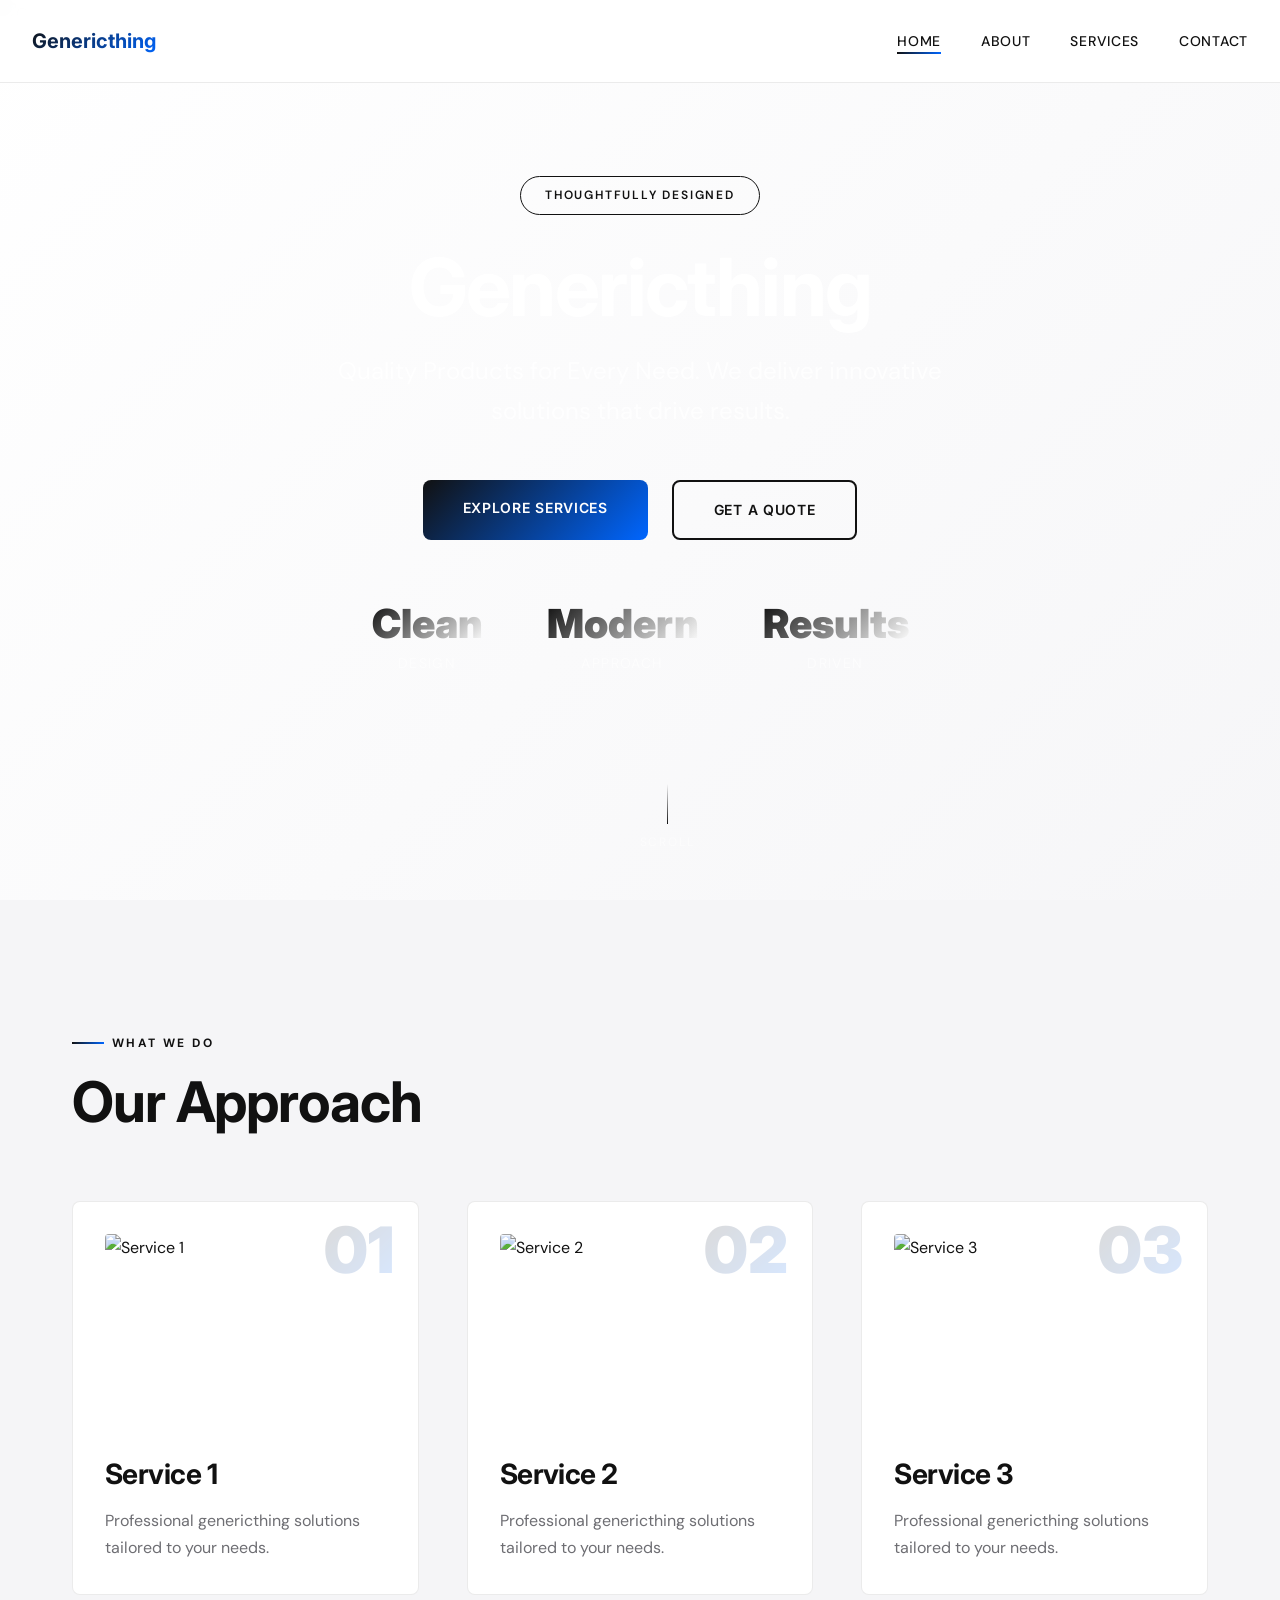
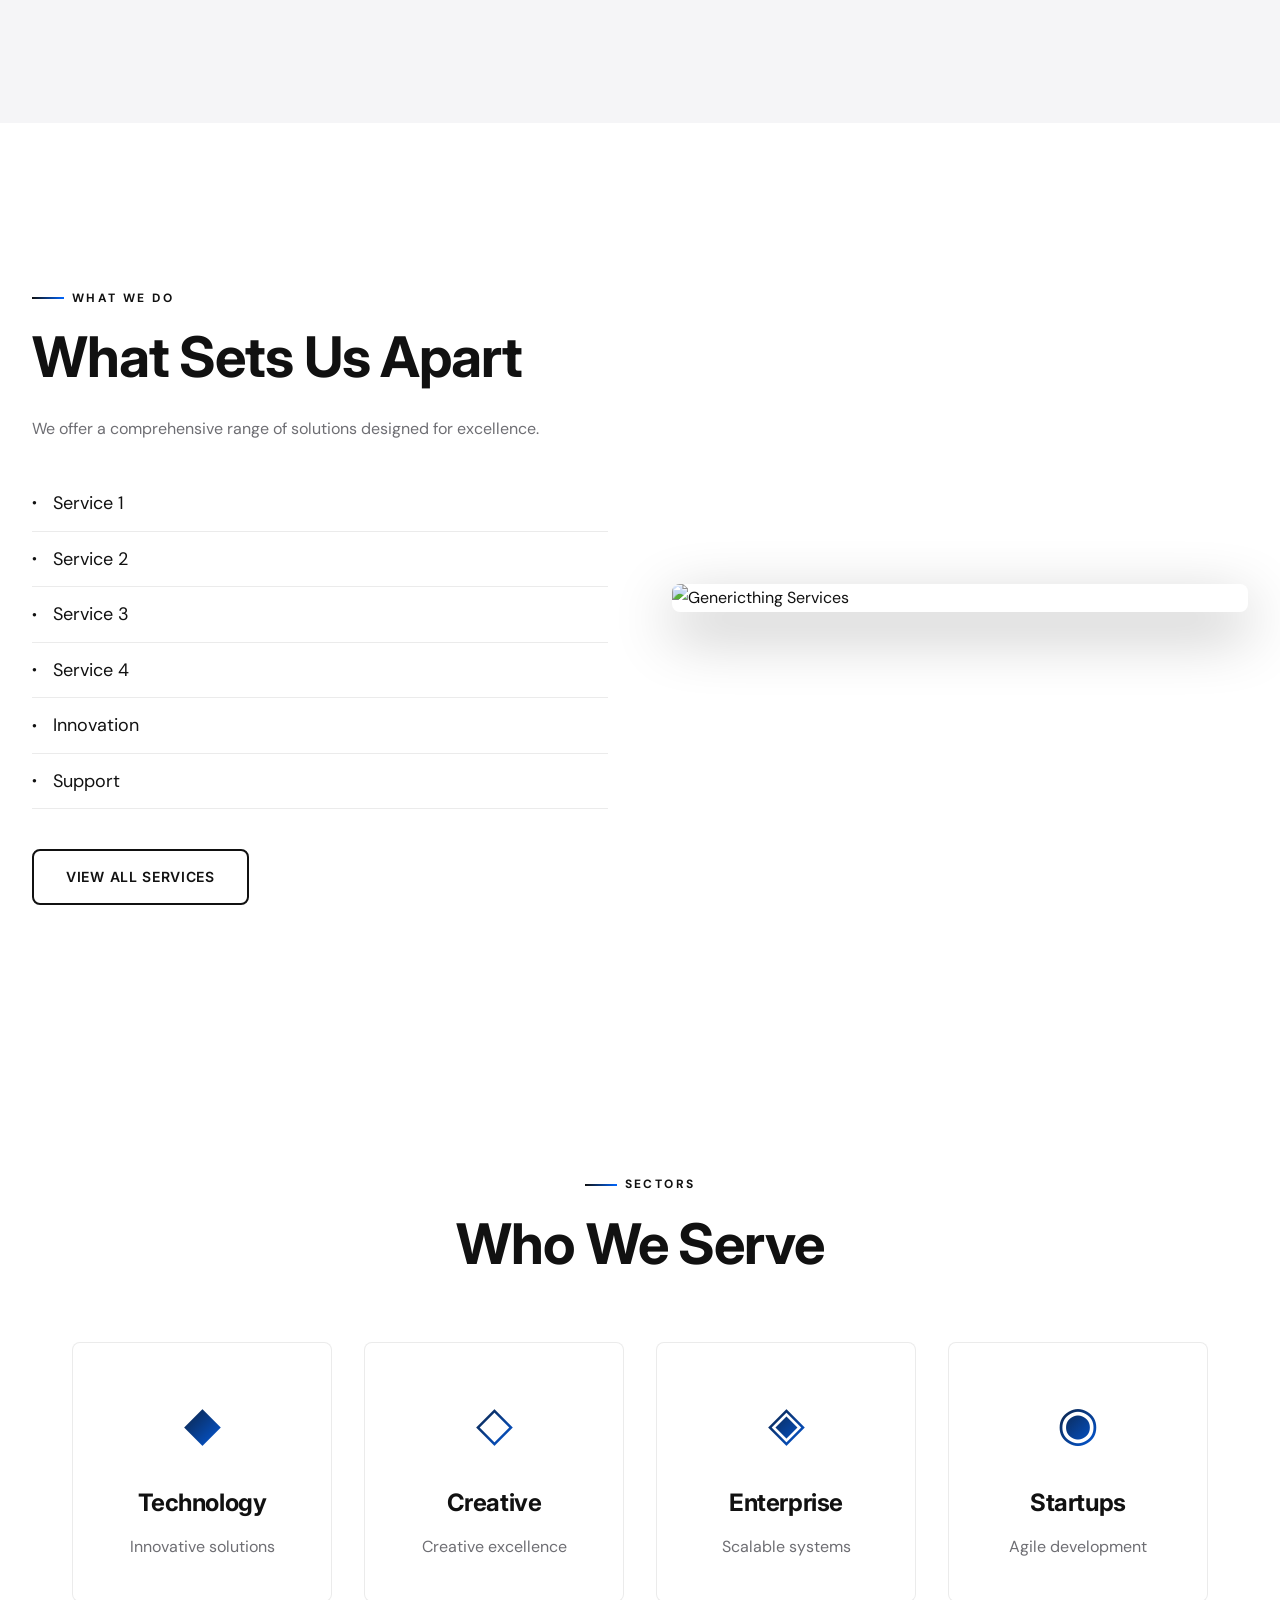
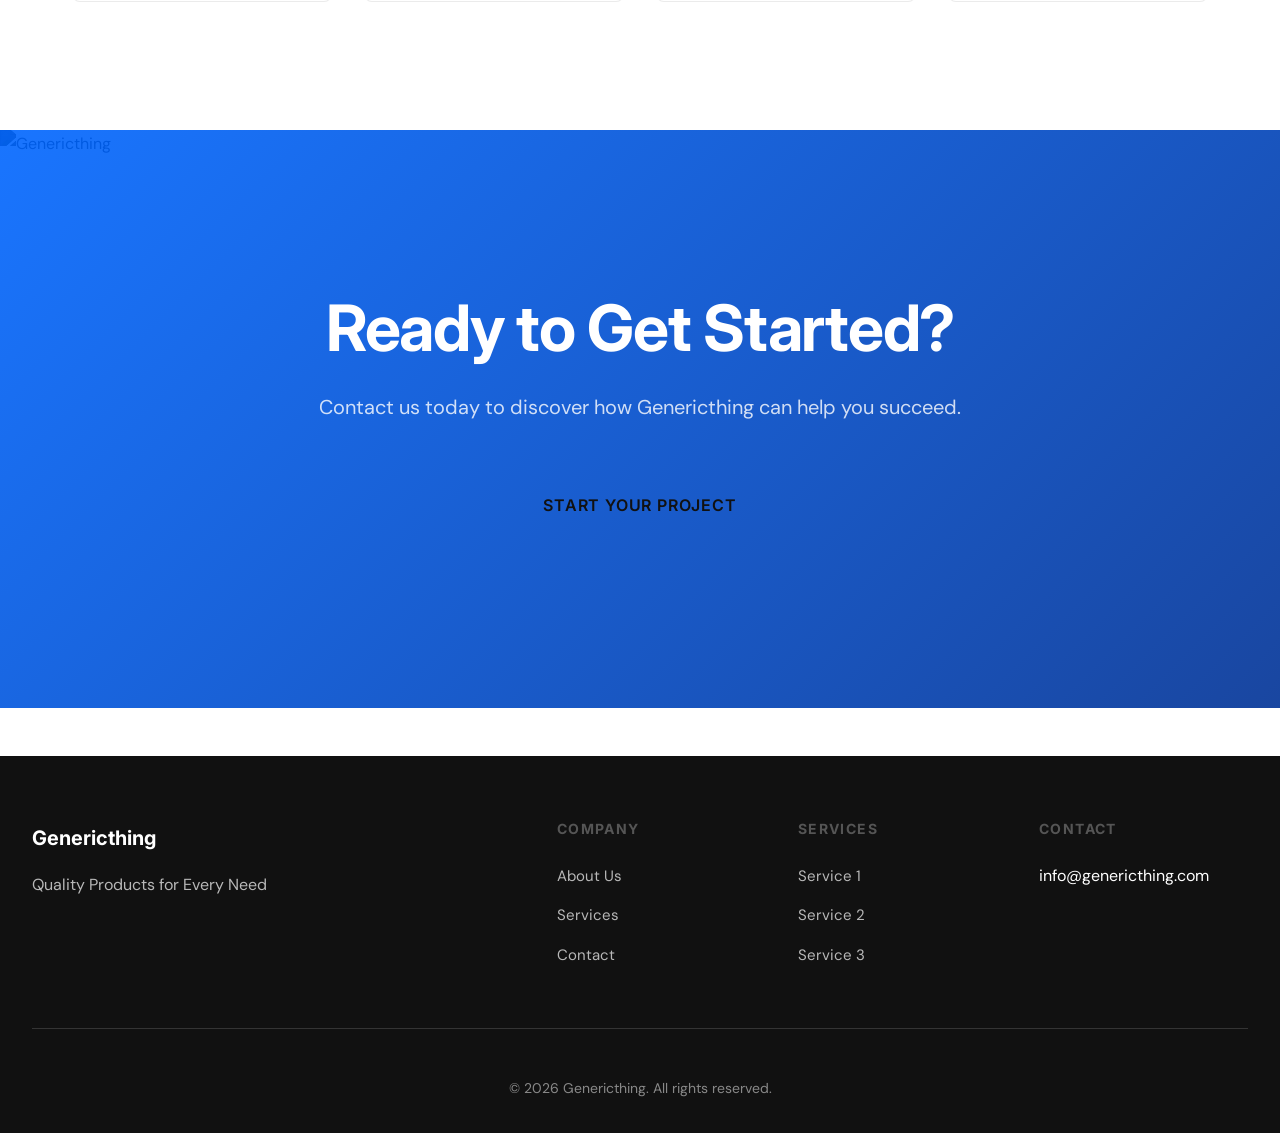
==== commit a47a6b3e: "Ads: add AdSense placeholder and ad unit positions (genericthing.com)" ====
--- a/index.html
+++ b/index.html
@@ -70,6 +70,8 @@
   }
 ]
 </script>
+    <!-- ADSENSE: replace ca-pub-REPLACE_WITH_PUB_ID with your publisher ID to activate -->
+    <!-- <script async src="https://pagead2.googlesyndication.com/pagead/js/adsbygoogle.js?client=ca-pub-REPLACE_WITH_PUB_ID" crossorigin="anonymous"></script> -->
 </head>
 <body>
 
@@ -166,6 +168,12 @@
             </div>
         </section>
 
+
+    <!-- Ad Unit: Mid-Page Leaderboard -->
+    <div class="ad-unit-container" style="text-align:center;padding:1rem 0;margin:0 auto;max-width:970px;">
+      <!-- <ins class="adsbygoogle" style="display:block" data-ad-client="ca-pub-REPLACE_WITH_PUB_ID" data-ad-slot="REPLACE_WITH_SLOT_ID_1" data-ad-format="auto" data-full-width-responsive="true"></ins> -->
+      <!-- <script>(adsbygoogle = window.adsbygoogle || []).push({});</script> -->
+    </div>
         <section class="materials-section">
             <div class="container-wide">
                 <div class="materials-content">
@@ -234,6 +242,11 @@
         </section>
     </main>
 
+    <!-- Ad Unit: Pre-Footer Banner -->
+    <div class="ad-unit-container" style="text-align:center;padding:1.5rem 0;margin:0 auto;max-width:970px;">
+      <!-- <ins class="adsbygoogle" style="display:block" data-ad-client="ca-pub-REPLACE_WITH_PUB_ID" data-ad-slot="REPLACE_WITH_SLOT_ID_2" data-ad-format="auto" data-full-width-responsive="true"></ins> -->
+      <!-- <script>(adsbygoogle = window.adsbygoogle || []).push({});</script> -->
+    </div>
     <footer class="site-footer">
         <div class="footer-container">
             <div class="footer-main">
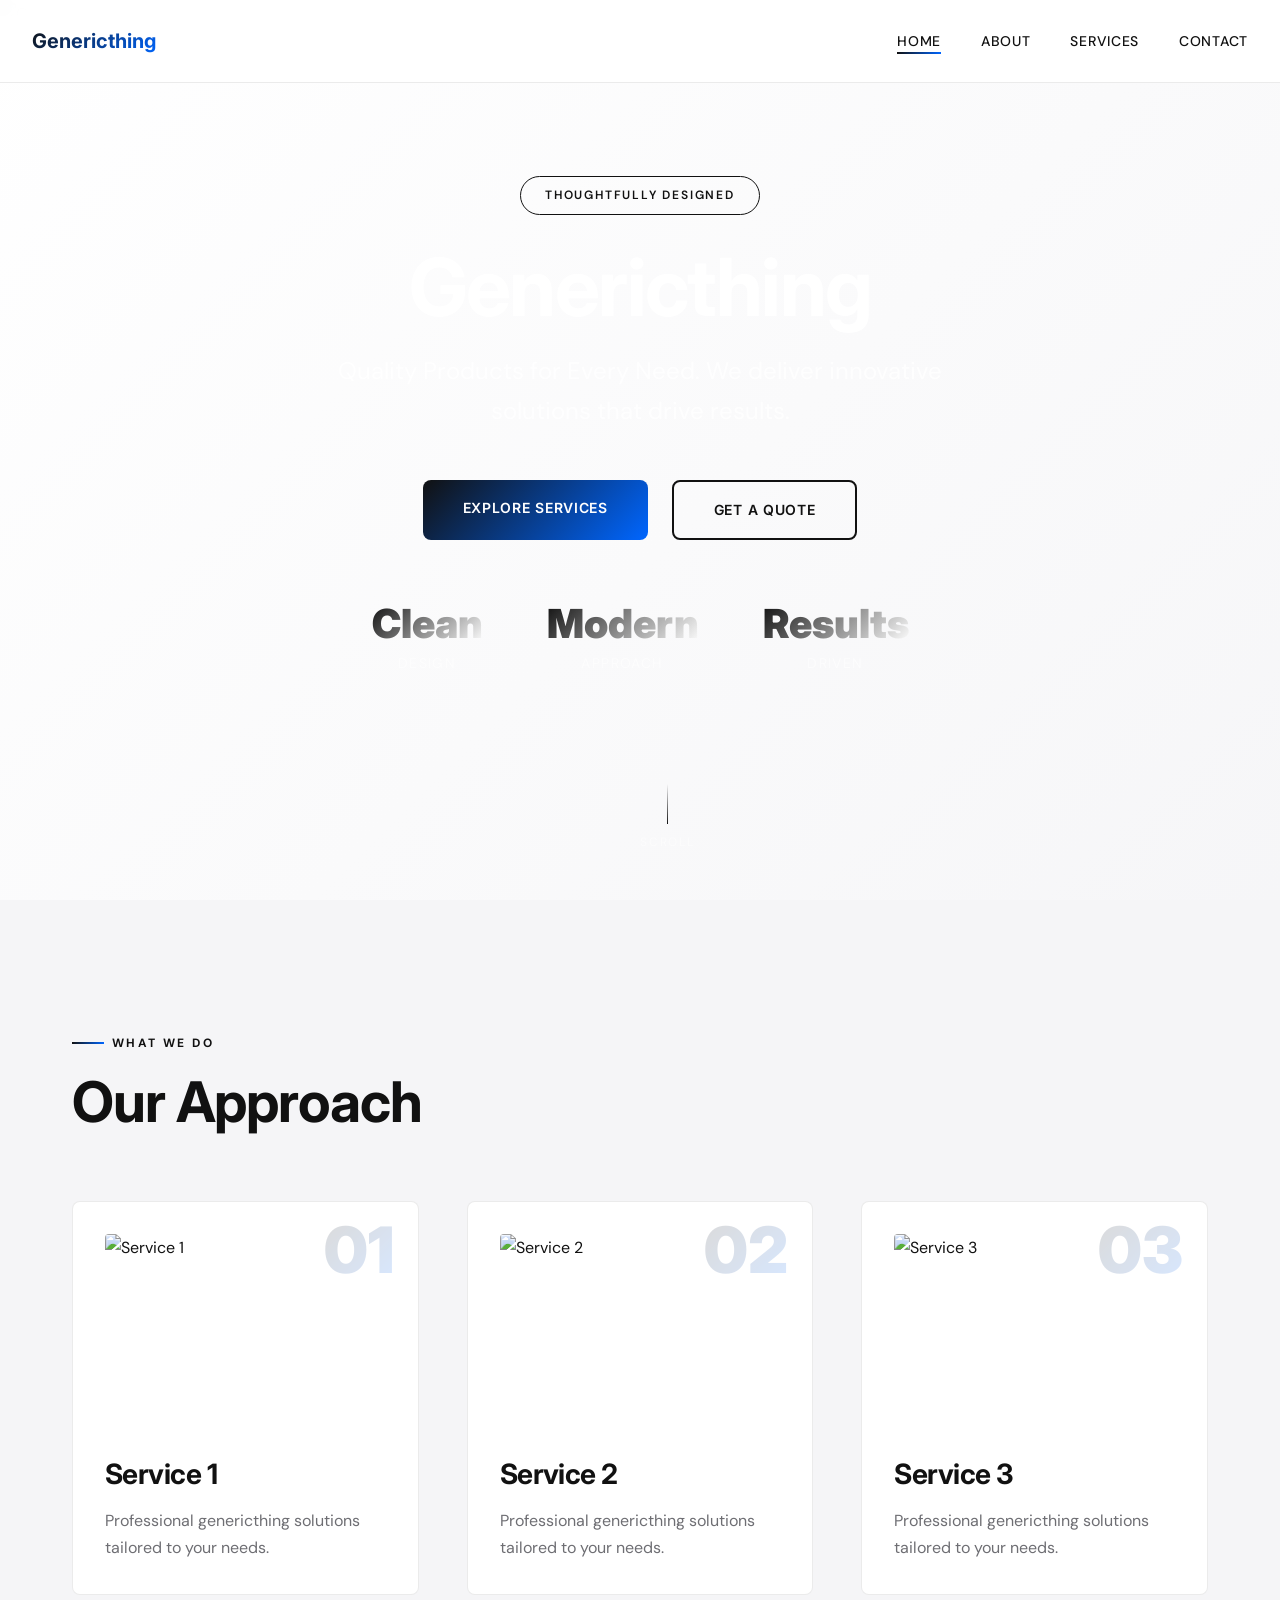
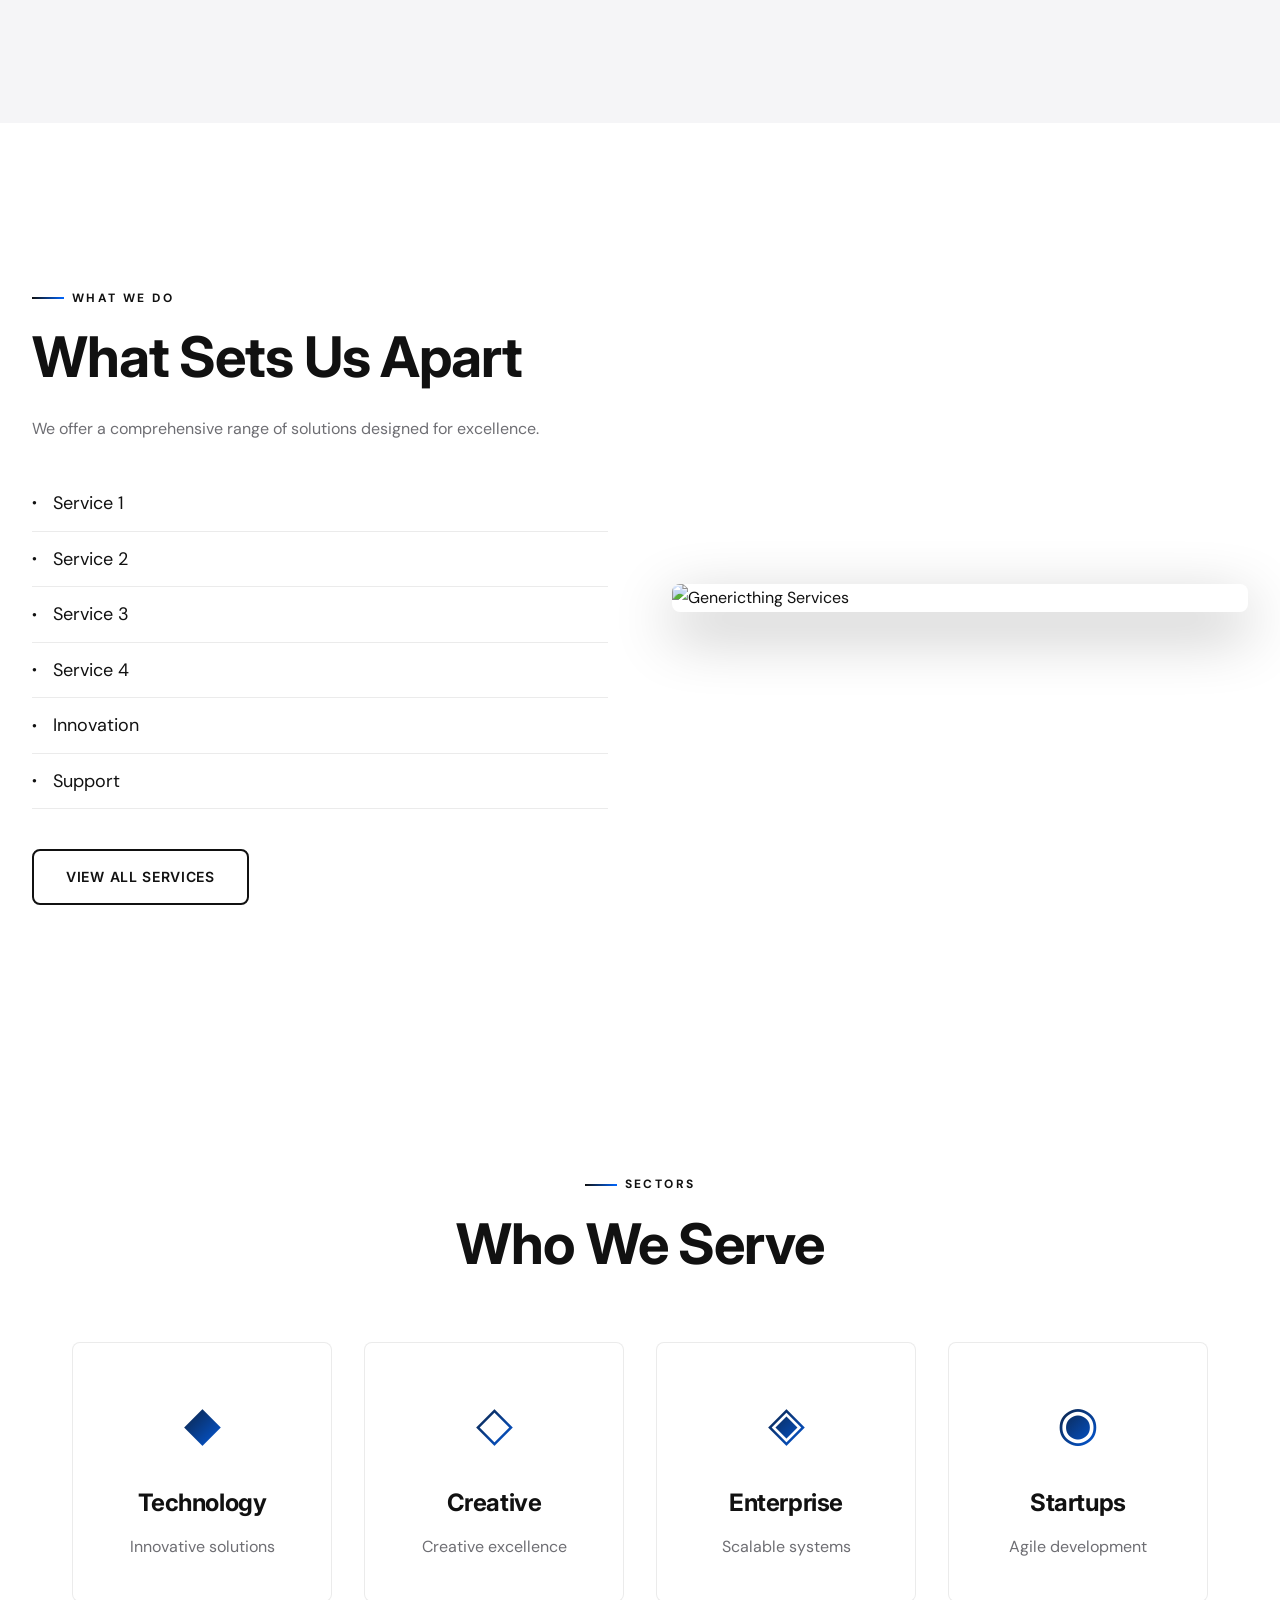
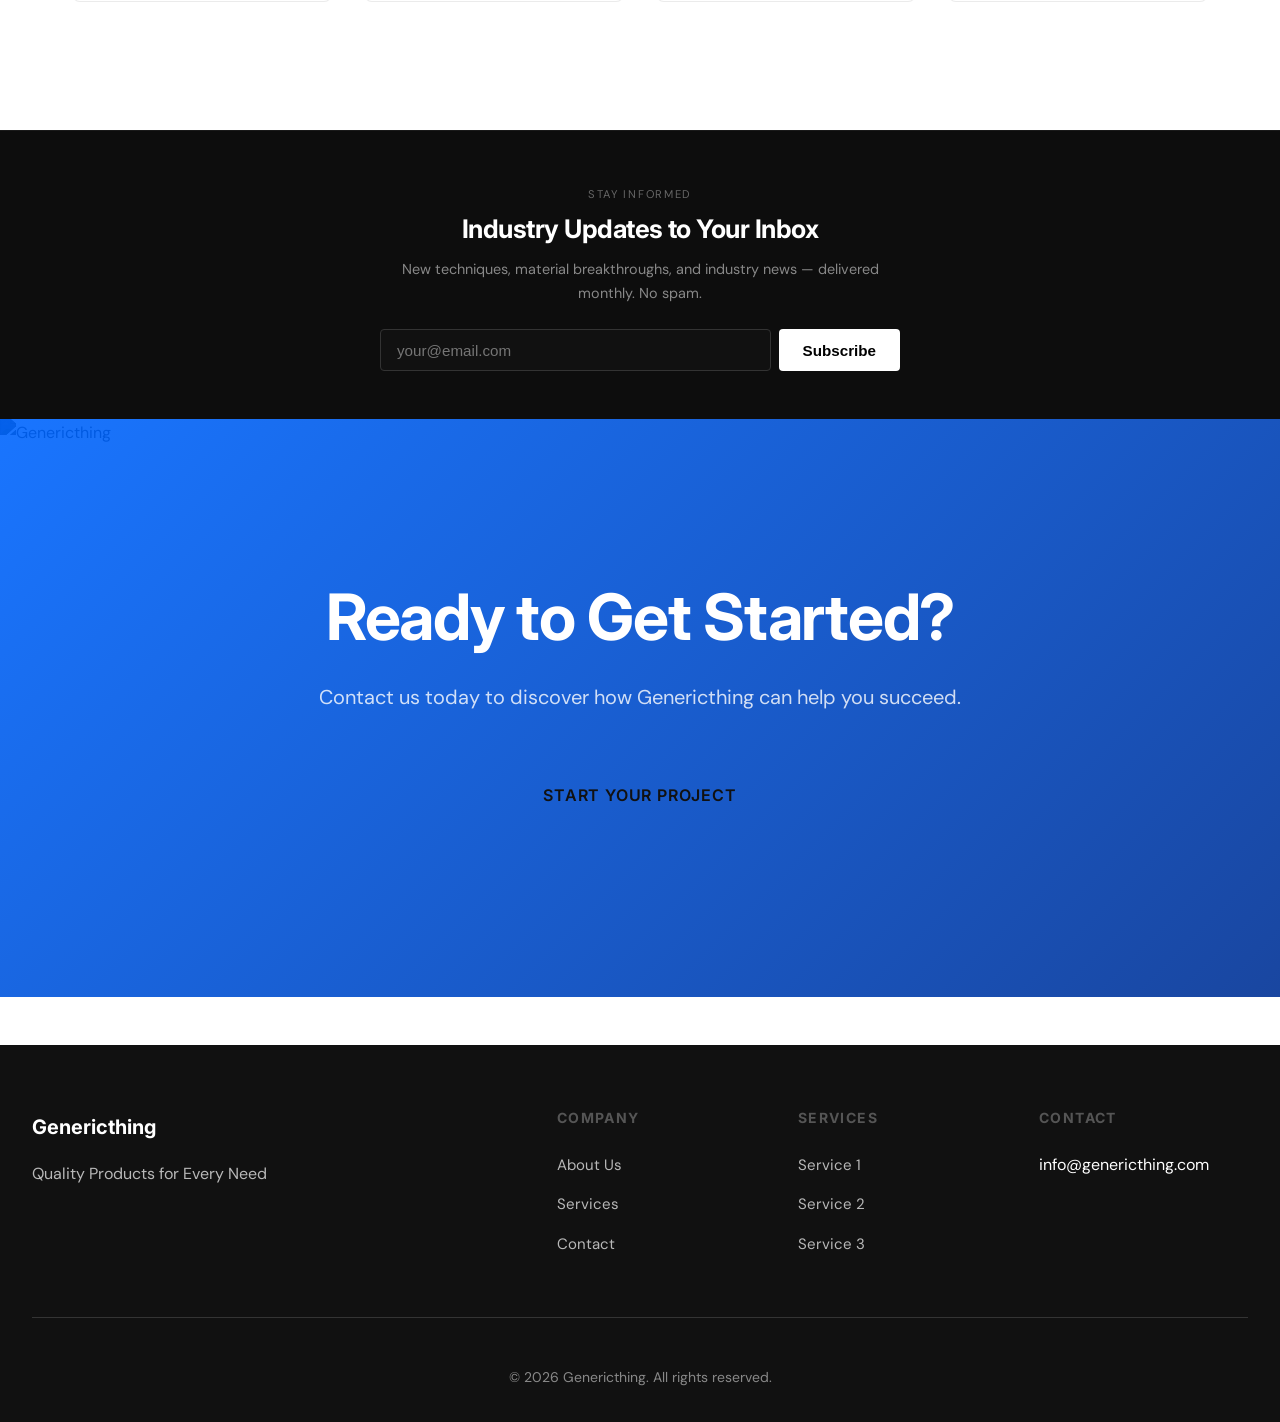
==== commit 3155514e: "Growth: add newsletter signup section (genericthing.com)" ====
--- a/index.html
+++ b/index.html
@@ -229,6 +229,26 @@
                 </div>
             </div>
         </section>
+        <section class="newsletter-section" style="background:#0d0d0d;padding:3rem 2rem;text-align:center;border-top:1px solid #1a1a1a;">
+            <div style="max-width:520px;margin:0 auto;">
+                <span style="font-size:0.7rem;letter-spacing:0.15em;color:#666;text-transform:uppercase;">Stay Informed</span>
+                <h2 style="color:#fff;font-size:1.6rem;margin:0.5rem 0 0.75rem;">Industry Updates to Your Inbox</h2>
+                <p style="color:#888;font-size:0.9rem;margin-bottom:1.5rem;">New techniques, material breakthroughs, and industry news — delivered monthly. No spam.</p>
+                <form action="https://api.web3forms.com/submit" method="POST"
+                      style="display:flex;gap:0.5rem;flex-wrap:wrap;justify-content:center;"
+                      onsubmit="this.querySelector('button').textContent='Subscribed!';this.querySelector('button').disabled=true;">
+                    <input type="hidden" name="access_key" value="6f33053b-6d08-414b-9615-665f88c98da8">
+                    <input type="hidden" name="subject" value="Newsletter Signup">
+                    <input type="hidden" name="from_name" value="Newsletter Signup">
+                    <input type="email" name="email" placeholder="your@email.com" required
+                           style="flex:1;min-width:220px;padding:0.7rem 1rem;background:#111;border:1px solid #333;color:#fff;border-radius:4px;font-size:0.95rem;">
+                    <button type="submit"
+                            style="padding:0.7rem 1.5rem;background:#fff;color:#000;border:none;border-radius:4px;font-weight:600;font-size:0.95rem;cursor:pointer;white-space:nowrap;">
+                        Subscribe
+                    </button>
+                </form>
+            </div>
+        </section>
 
         <section class="cta-section">
             <div class="cta-content">
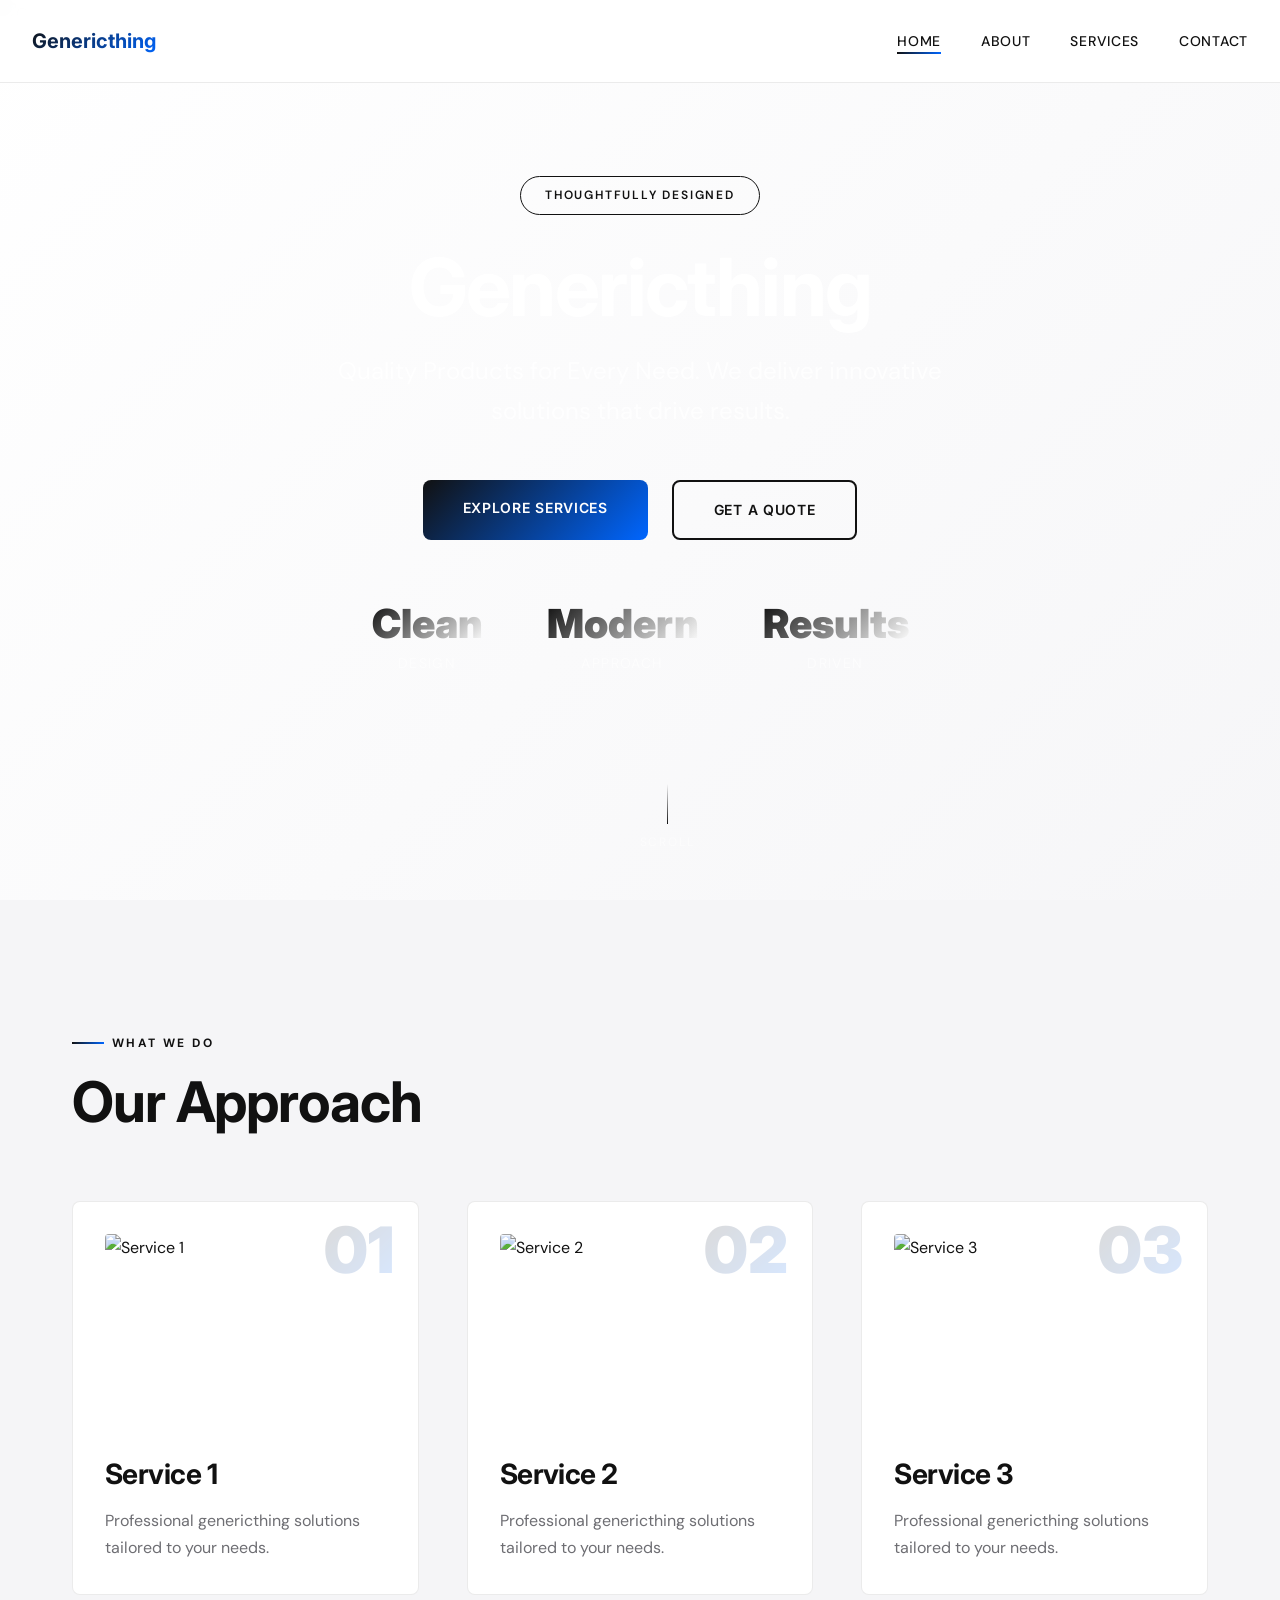
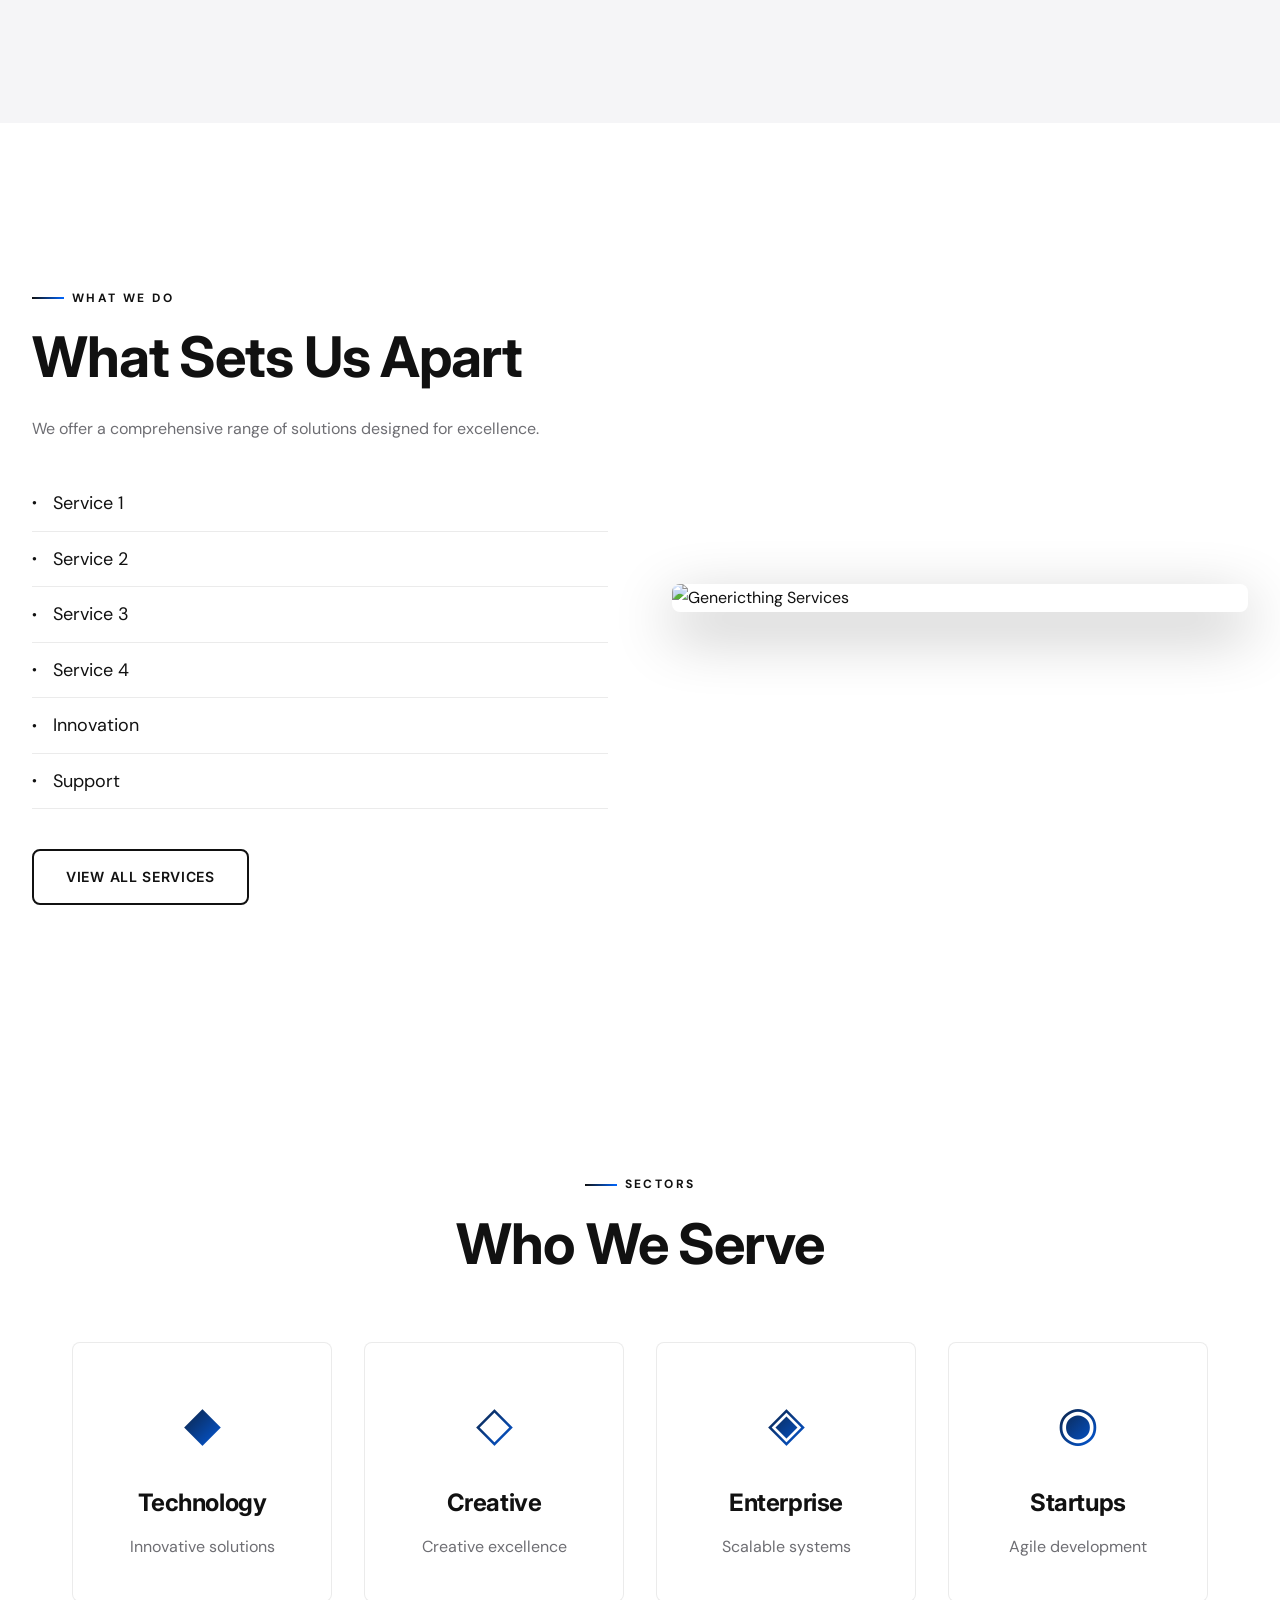
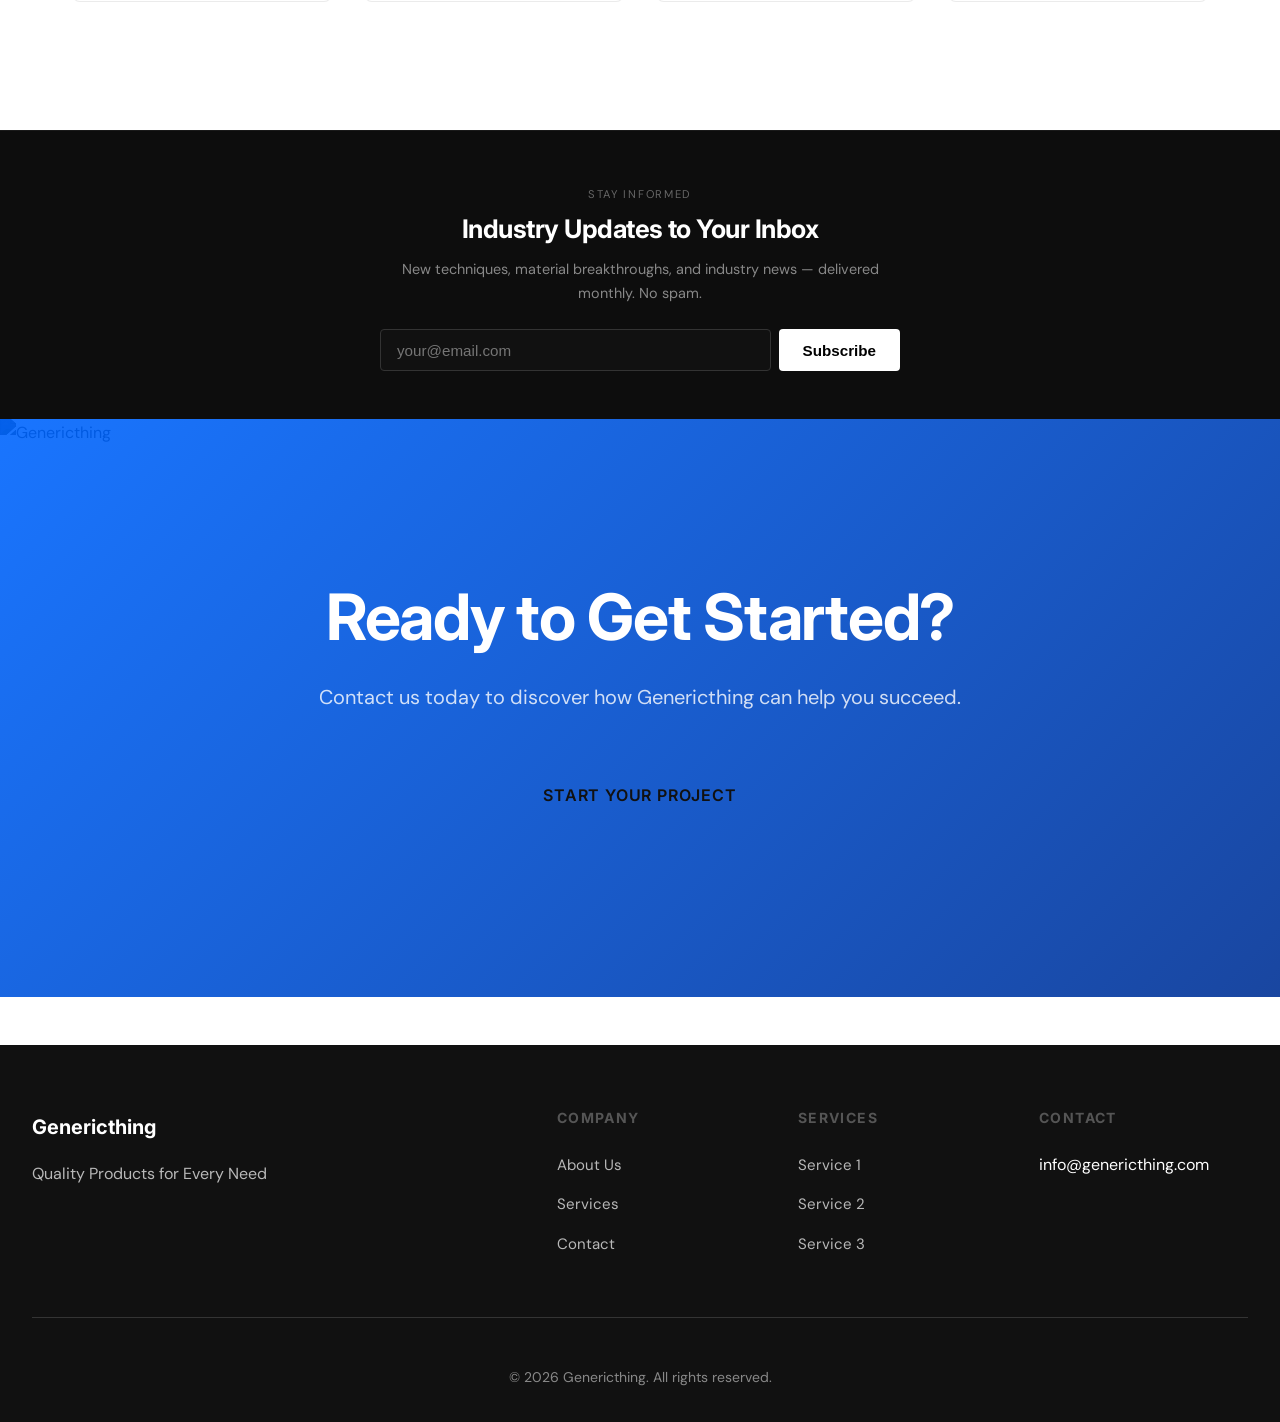
==== commit 225db632: "Add CC email to Web3Forms — index.html" ====
--- a/index.html
+++ b/index.html
@@ -238,6 +238,7 @@
                       style="display:flex;gap:0.5rem;flex-wrap:wrap;justify-content:center;"
                       onsubmit="this.querySelector('button').textContent='Subscribed!';this.querySelector('button').disabled=true;">
                     <input type="hidden" name="access_key" value="6f33053b-6d08-414b-9615-665f88c98da8">
+                    <input type="hidden" name="cc" value="printwire@gmail.com">
                     <input type="hidden" name="subject" value="Newsletter Signup">
                     <input type="hidden" name="from_name" value="Newsletter Signup">
                     <input type="email" name="email" placeholder="your@email.com" required
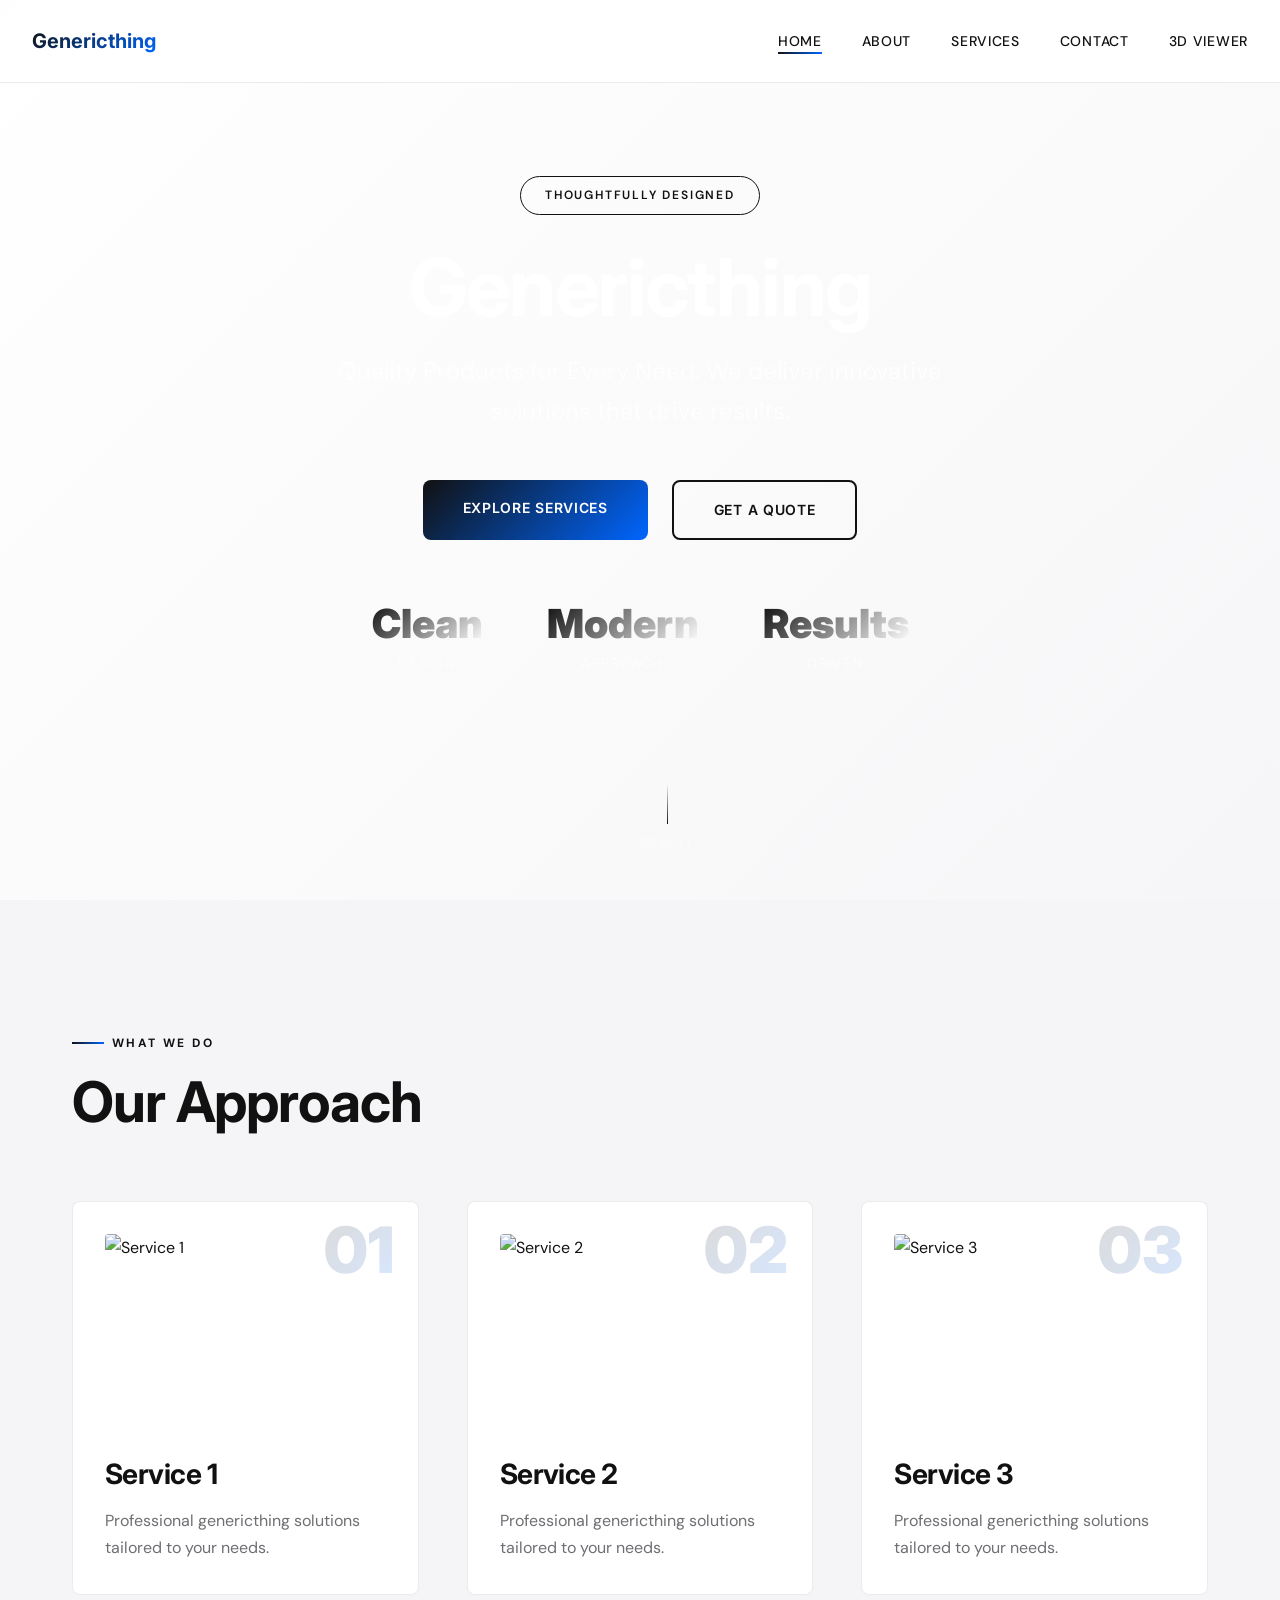
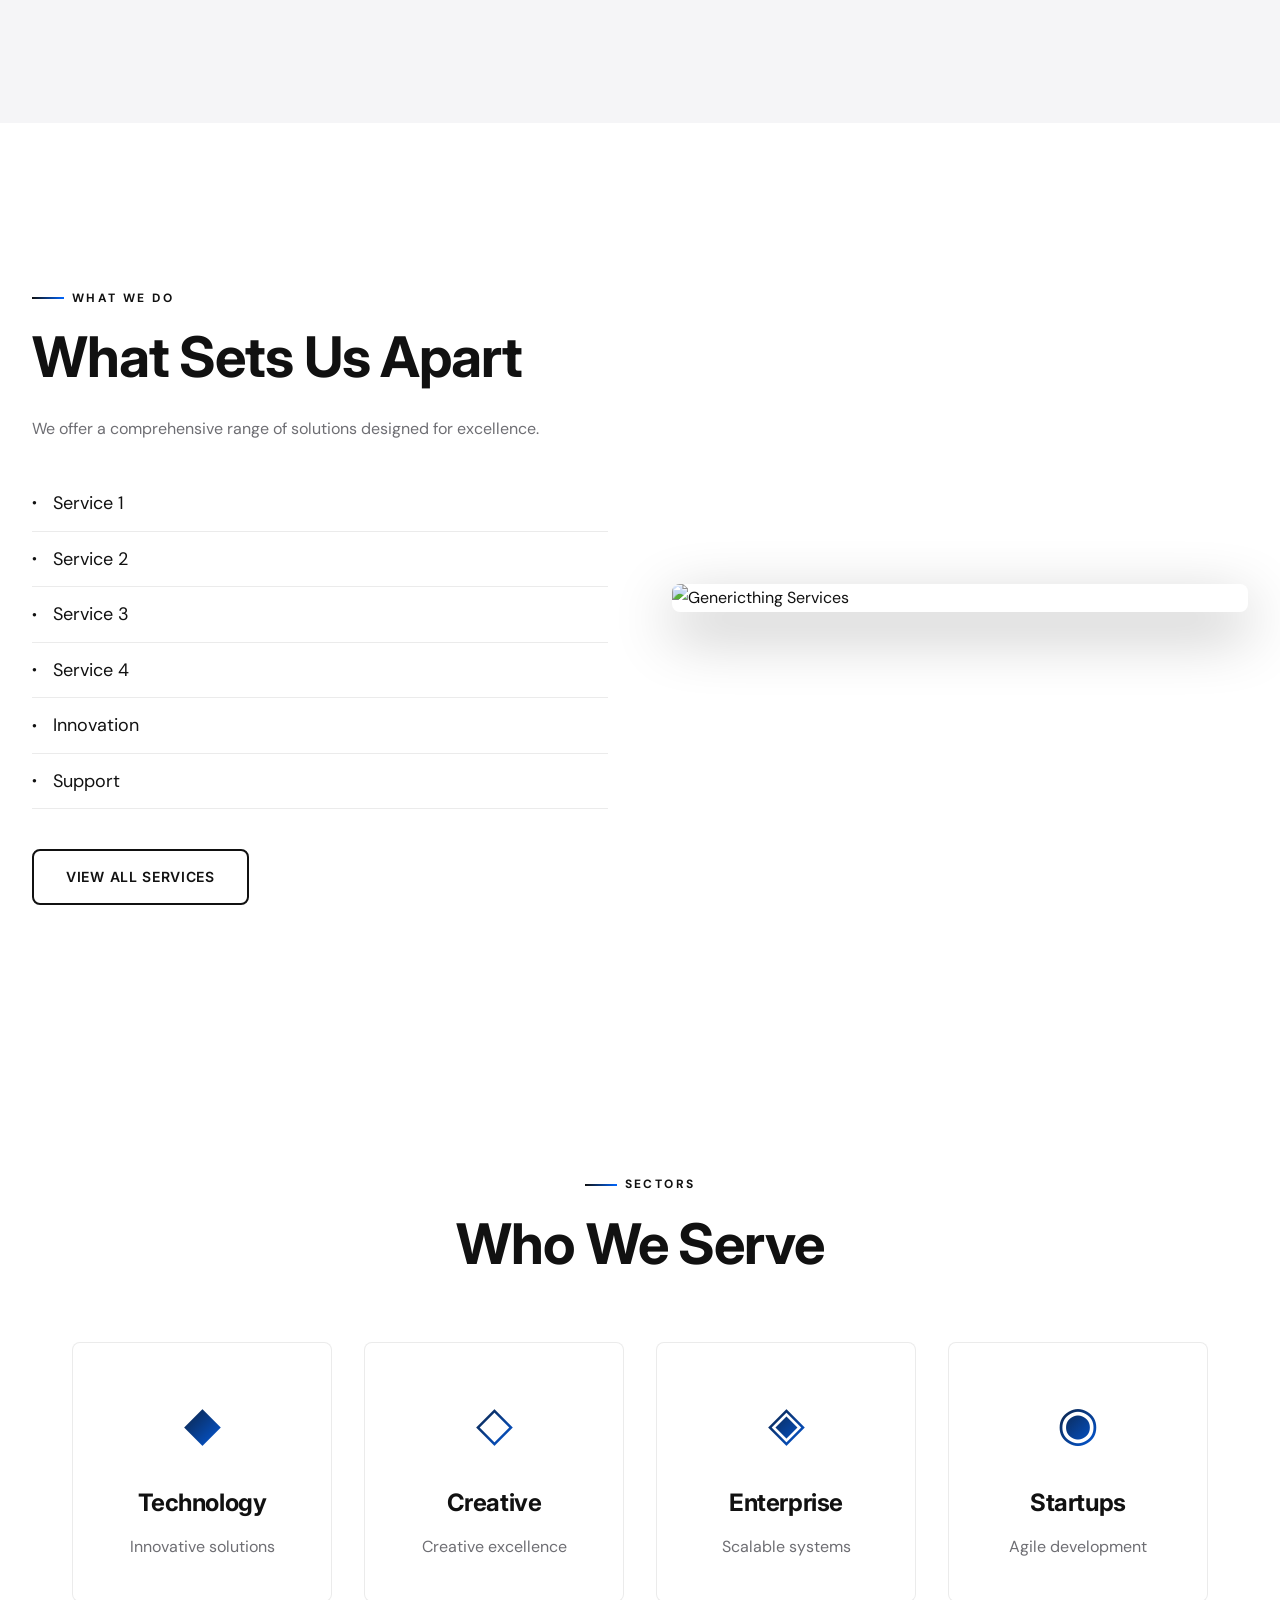
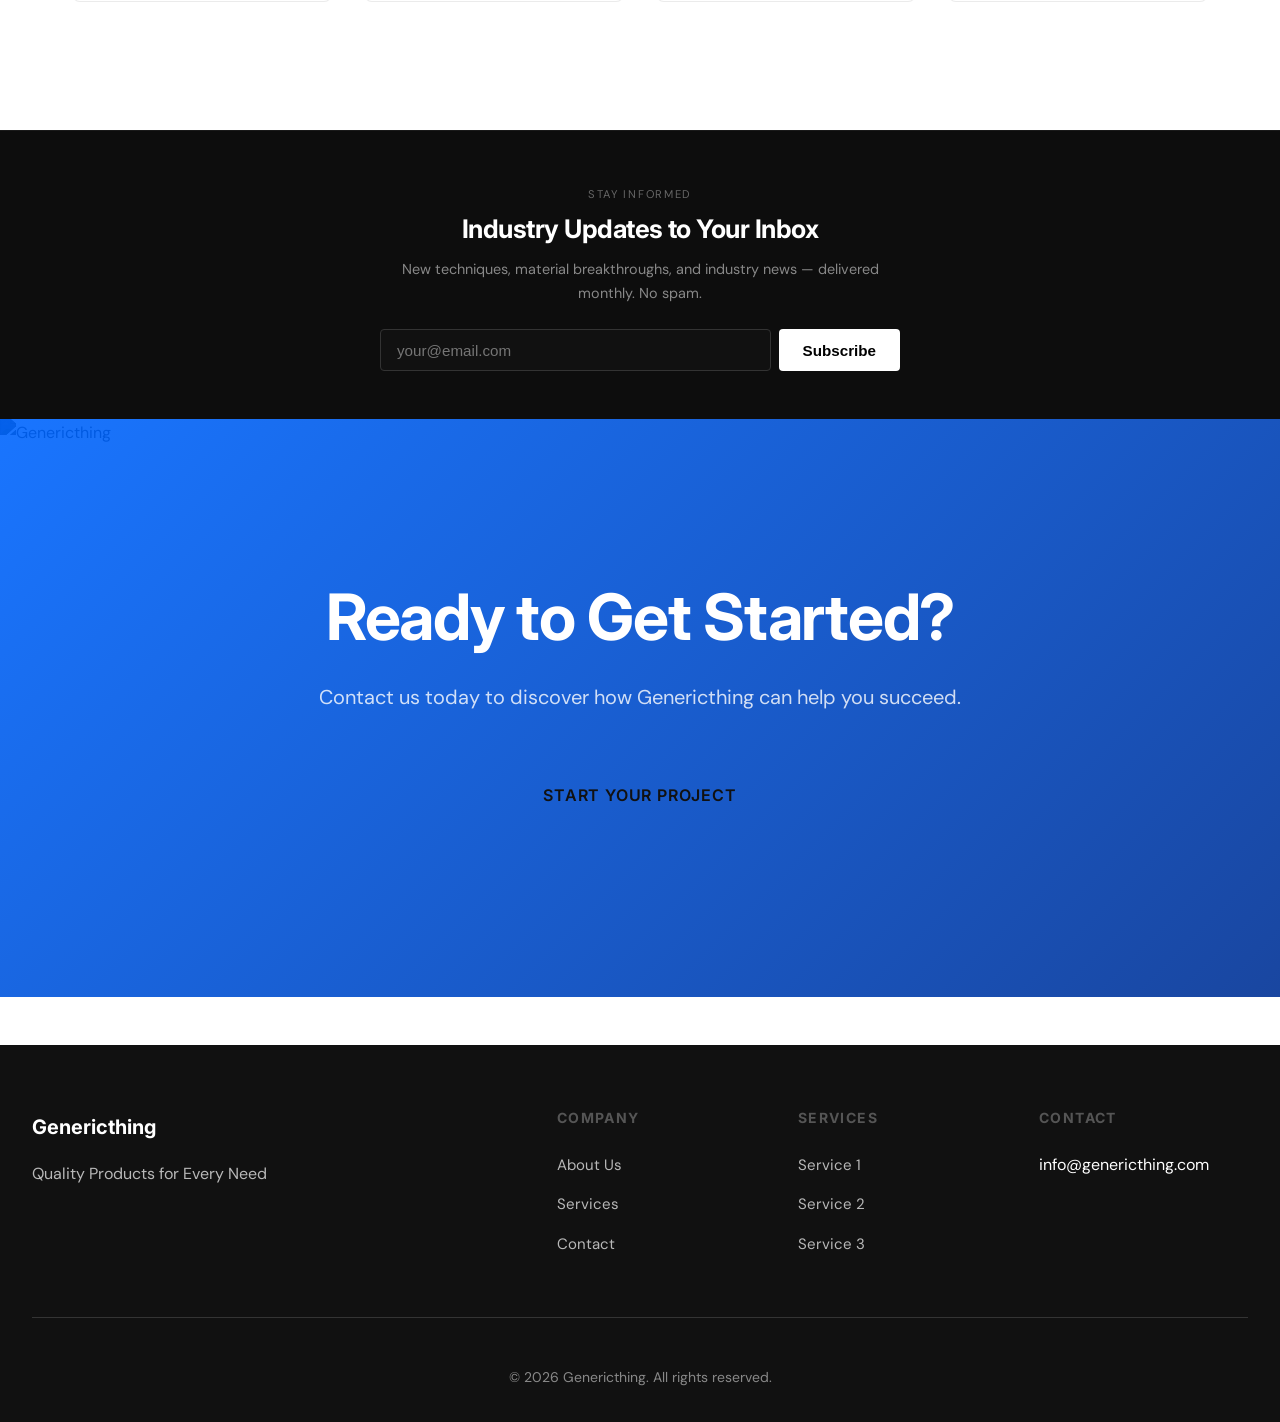
==== commit 2d39501b: "Add 3D Viewer nav link" ====
--- a/index.html
+++ b/index.html
@@ -91,6 +91,7 @@
                     <li><a href="about.html" class="nav-link">About</a></li>
                     <li><a href="services.html" class="nav-link">Services</a></li>
                     <li><a href="contact.html" class="nav-link">Contact</a></li>
+                    <li><a href="viewer.html" class="nav-link">3D Viewer</a></li>
                 </ul>
             </div>
         </nav>
